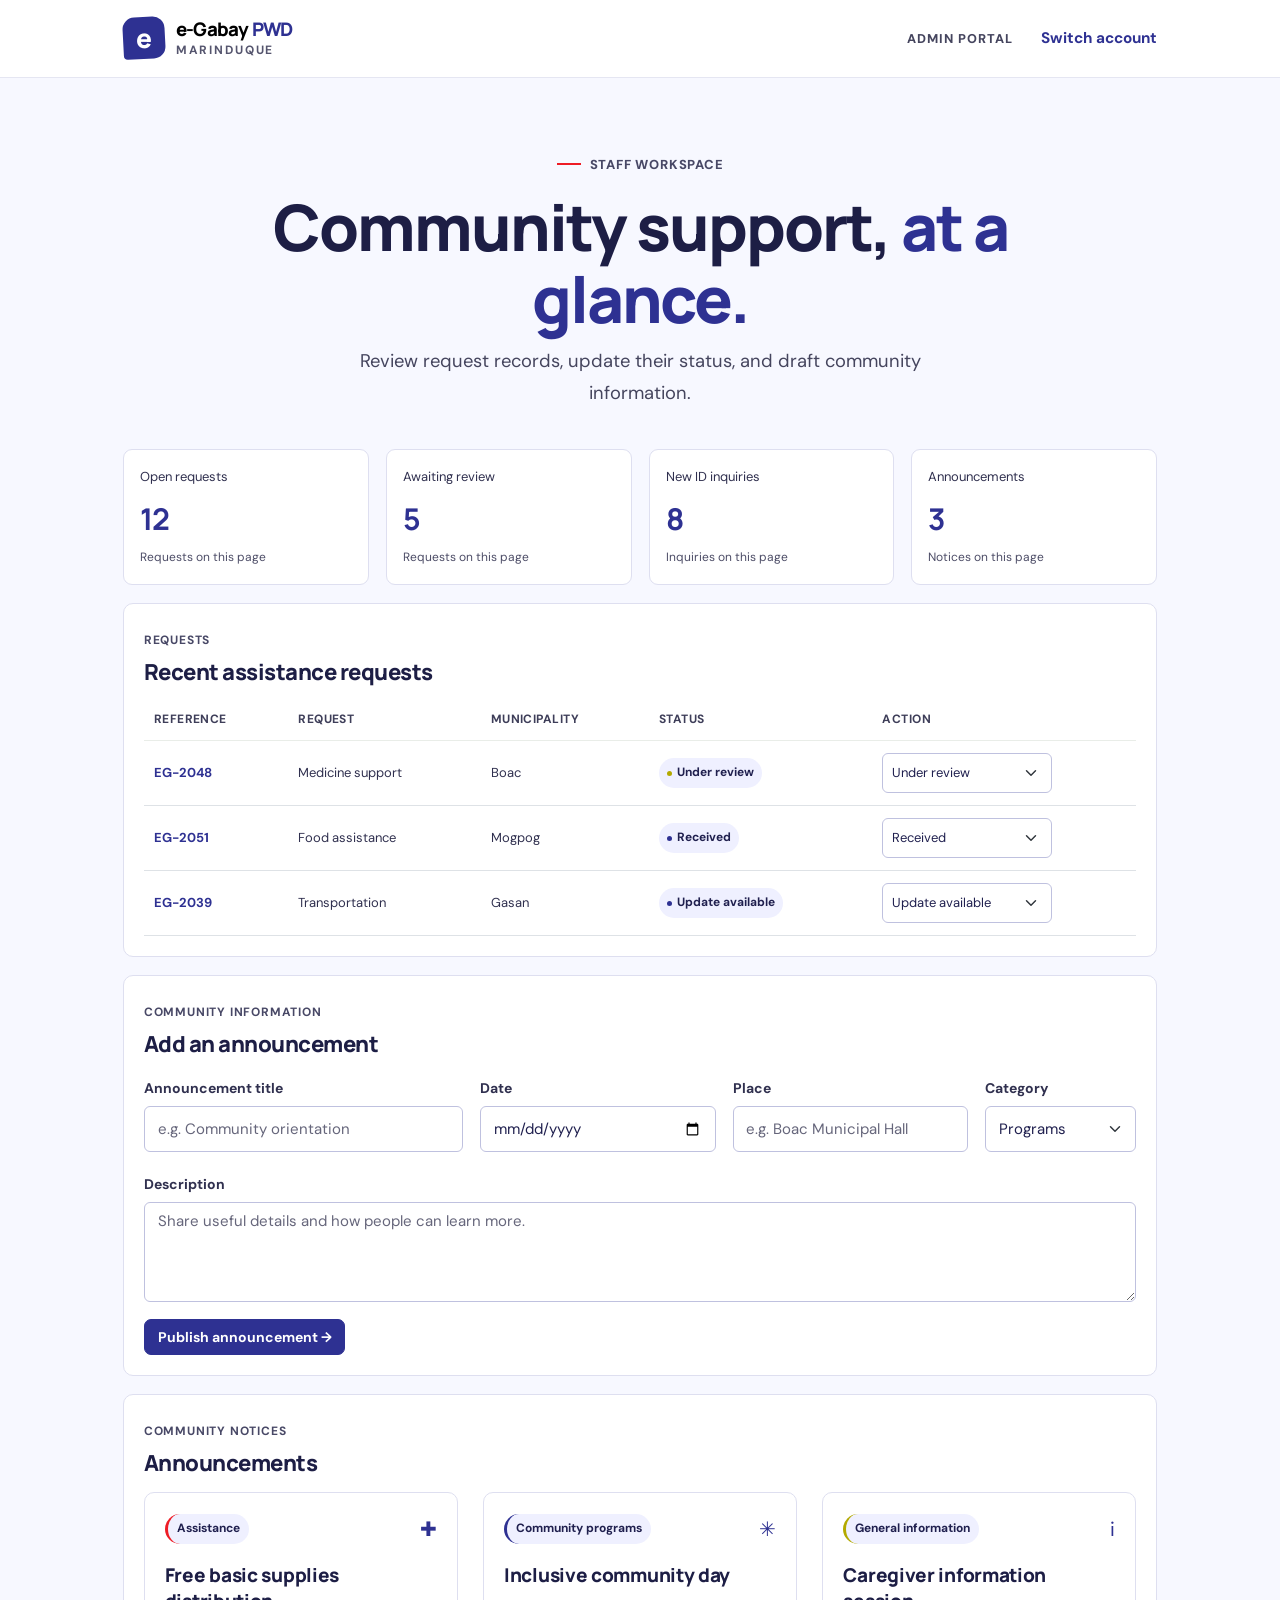
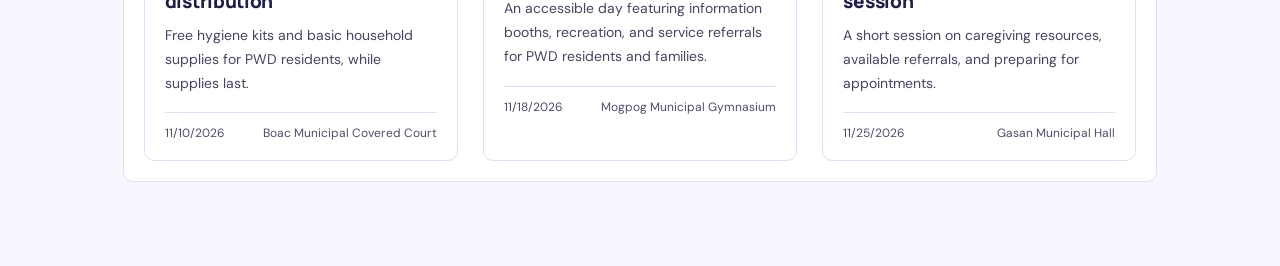
==== admin.html @ 27909a4b "Initial project upload" ====
<!doctype html>
<html lang="en">
<head>
  <meta charset="utf-8">
  <meta name="viewport" content="width=device-width, initial-scale=1">
  <meta name="theme-color" content="#2E3192">
  <meta name="description" content="Admin dashboard for Marinduque.">
  <title>Admin portal — e-Gabay Marinduque</title>
  <link rel="preconnect" href="https://fonts.googleapis.com">
  <link rel="preconnect" href="https://fonts.gstatic.com" crossorigin>
  <link href="https://fonts.googleapis.com/css2?family=DM+Sans:wght@400;500;600;700&family=Manrope:wght@400;500;600;700;800&display=swap" rel="stylesheet">
  <link href="https://cdn.jsdelivr.net/npm/bootstrap@5.3.3/dist/css/bootstrap.min.css" rel="stylesheet">
  <link href="styles.css" rel="stylesheet">
</head>
<body class="portal-page staff-page">
  <a class="skip-link" href="#main-content">Skip to main content</a>
  <header class="site-header">
    <nav class="navbar" aria-label="Main navigation">
      <div class="container">
        <a class="navbar-brand brand-lockup" href="index.html" aria-label="e-Gabay PWD home">
          <span class="brand-mark" aria-hidden="true"><span>e</span></span>
          <span class="brand-text">e-Gabay <span>PWD</span><small>MARINDUQUE</small></span>
        </a>
        <div class="portal-nav-links"><span class="portal-role-label">ADMIN PORTAL</span><a href="login.html">Switch account</a></div>
      </div>
    </nav>
  </header>
  <main id="main-content" class="portal-main container">
    <section class="portal-hero staff-hero">
      <div class="eyebrow"><span class="eyebrow-line"></span> Staff workspace</div>
      <h1>Community support, <span>at a glance.</span></h1>
      <p class="portal-intro">Review request records, update their status, and draft community information.</p>
     
    </section>
    <section class="staff-dashboard-section" id="admin-dashboard" aria-label="Staff dashboard">
      <div class="admin-stats row g-3">
        <div class="col-6 col-lg-3"><div class="stat-card"><span>Open requests</span><strong id="open-count">12</strong><small>Requests on this page</small></div></div>
        <div class="col-6 col-lg-3"><div class="stat-card"><span>Awaiting review</span><strong>5</strong><small>Requests on this page</small></div></div>
        <div class="col-6 col-lg-3"><div class="stat-card"><span>New ID inquiries</span><strong>8</strong><small>Inquiries on this page</small></div></div>
        <div class="col-6 col-lg-3"><div class="stat-card"><span>Announcements</span><strong id="notice-count">0</strong><small>Notices on this page</small></div></div>
      </div>
      <div class="admin-panel">
        <div class="admin-panel-heading"><div><span class="card-kicker">REQUESTS</span><h2>Recent assistance requests</h2></div></div>
        <div class="table-responsive"><table class="table align-middle admin-table"><thead><tr><th scope="col">Reference</th><th scope="col">Request</th><th scope="col">Municipality</th><th scope="col">Status</th><th scope="col">Action</th></tr></thead><tbody id="admin-requests">
          <tr data-id="EG-2048"><td><strong>EG-2048</strong></td><td>Medicine support</td><td>Boac</td><td><span class="status-badge status-review"><i></i> Under review</span></td><td><select class="form-select form-select-sm status-select" aria-label="Update status for EG-2048"><option>Received</option><option selected>Under review</option><option>Update available</option><option>Closed</option></select></td></tr>
          <tr data-id="EG-2051"><td><strong>EG-2051</strong></td><td>Food assistance</td><td>Mogpog</td><td><span class="status-badge status-received"><i></i> Received</span></td><td><select class="form-select form-select-sm status-select" aria-label="Update status for EG-2051"><option selected>Received</option><option>Under review</option><option>Update available</option><option>Closed</option></select></td></tr>
          <tr data-id="EG-2039"><td><strong>EG-2039</strong></td><td>Transportation</td><td>Gasan</td><td><span class="status-badge status-update"><i></i> Update available</span></td><td><select class="form-select form-select-sm status-select" aria-label="Update status for EG-2039"><option>Received</option><option>Under review</option><option selected>Update available</option><option>Closed</option></select></td></tr>
        </tbody></table></div>
        
      </div>
      <div class="admin-feedback" id="admin-feedback" role="status" aria-live="polite"></div>
      <div class="status-confirm-backdrop" id="status-confirm-modal" hidden>
        <section class="status-confirm-dialog" role="dialog" aria-modal="true" aria-labelledby="status-confirm-title" aria-describedby="status-confirm-message">
          <span class="card-kicker">CONFIRM STATUS UPDATE</span>
          <h2 id="status-confirm-title">Update request status?</h2>
          <p id="status-confirm-message"></p>
          <div class="status-confirm-actions">
            <button class="btn btn-outline-primary" id="status-confirm-cancel" type="button">Cancel</button>
            <button class="btn btn-primary" id="status-confirm-apply" type="button">Confirm update</button>
          </div>
        </section>
      </div>
      <div class="admin-panel announcement-editor">
        <div class="admin-panel-heading"><div><span class="card-kicker">COMMUNITY INFORMATION</span><h2>Add an announcement</h2></div></div>
        <form id="announcement-form" novalidate>
          <div class="row g-3">
            <div class="col-md-4"><label class="form-label" for="announcement-title">Announcement title</label><input class="form-control" id="announcement-title" name="title" maxlength="100" required placeholder="e.g. Community orientation"></div>
            <div class="col-md-3"><label class="form-label" for="announcement-date">Date</label><input class="form-control" id="announcement-date" name="date" type="date" required></div>
            <div class="col-md-3"><label class="form-label" for="announcement-location">Place</label><input class="form-control" id="announcement-location" name="location" maxlength="80" required placeholder="e.g. Boac Municipal Hall"></div>
            <div class="col-md-2"><label class="form-label" for="announcement-category">Category</label><select class="form-select" id="announcement-category" name="category" required><option value="programs">Programs</option><option value="assistance">Assistance</option><option value="general">General</option></select></div>
            <div class="col-12"><label class="form-label" for="announcement-details">Description</label><textarea class="form-control" id="announcement-details" name="details" rows="3" maxlength="600" required placeholder="Share useful details and how people can learn more."></textarea></div>
            <div class="col-12"><button class="btn btn-primary" type="submit">Publish announcement <span aria-hidden="true">→</span></button></div>
          </div>
        </form>
        <div class="form-feedback" id="announcement-feedback" role="status" aria-live="polite"></div>
      </div>
      <div class="admin-panel">
        <div class="admin-panel-heading"><div><span class="card-kicker">COMMUNITY NOTICES</span><h2>Announcements</h2></div></div>
        <div class="row g-4" id="announcement-list" aria-live="polite" aria-label="Announcements"></div>
        <p class="announcement-empty admin-footnote" id="announcement-empty">No announcements have been added yet.</p>
      </div>
    </section>
    
  <script src="app.js"></script>
</body>
</html>
---- styles.css ----
:root {
  --ink: #1d1e45;
  --muted: #4d4f67;
  --green: #2E3192;
  --green-dark: #20256e;
  --green-pale: #eff0ff;
  --paper: #ffffff;
  --white: #FFFFFF;
  --line: #dedff0;
  --coral: #EE1C25;
  --blue: #2E3192;
  --red: #EE1C25;
  --yellow: #FEF200;
  --font-display: "Manrope", sans-serif;
  --font-body: "DM Sans", sans-serif;
}

* { box-sizing: border-box; }
html { scroll-behavior: smooth; scroll-padding-top: 85px; font-size: 17px; }
body {
  margin: 0;
  color: var(--ink);
  background: var(--white);
  font-family: var(--font-body);
  font-size: 1.02rem;
  line-height: 1.7;
  -webkit-font-smoothing: antialiased;
}
a { color: inherit; }
button, input, select, textarea { font: inherit; }
.skip-link { position: absolute; z-index: 20; top: -50px; left: 16px; padding: 10px 14px; background: var(--white); border-radius: 0 0 8px 8px; color: var(--ink); }
.skip-link:focus { top: 0; }
.portal-notice {
  min-height: 38px;
  display: flex;
  justify-content: center;
  align-items: center;
  gap: 8px;
  padding: 8px 16px;
  color: var(--ink);
  background: var(--white);
  border-bottom: 1px solid var(--line);
  font-size: 0.72rem;
  letter-spacing: .02em;
  text-align: center;
}
.portal-notice strong {
  font-size: 0.67rem;
  letter-spacing: .08em;
  color: var(--blue);
}
.notice-dot { width: 9px; height: 9px; border-radius: 50%; background: var(--red); }
.site-header { position: sticky; z-index: 10; top: 0; background: rgba(255,255,255,.96); border-bottom: 1px solid rgba(46,49,146,.12); backdrop-filter: blur(12px); }
.navbar { min-height: 82px; padding: 12px 0; }
.brand-lockup { display: inline-flex; align-items: center; gap: 11px; text-decoration: none; flex-shrink: 0; }
.brand-mark { width: 42px; height: 42px; display: grid; place-items: center; border-radius: 12px 12px 12px 4px; background: var(--blue); color: var(--white); font-family: var(--font-display); font-size: 1.55rem; font-weight: 800; transform: rotate(-3deg); }
.brand-mark span { transform: rotate(3deg); }
.brand-text { display: flex; position: relative; flex-wrap: wrap; align-items: baseline; column-gap: 4px; width: 124px; font-family: var(--font-display); font-size: 1.1rem; font-weight: 800; line-height: 1; letter-spacing: -.7px; }
.brand-text > span { color: var(--blue); }
.brand-text small { flex-basis: 100%; margin-top: 5px; color: var(--muted); font-family: var(--font-body); font-size: 0.48rem; font-weight: 700; letter-spacing: 1.85px; }
.navbar-nav { gap: 29px; }
.navbar-nav .nav-link { padding: 10px 0 !important; color: var(--muted); font-size: 0.9rem; font-weight: 700; transition: color .2s ease; }
.navbar-nav .nav-link:hover, .navbar-nav .nav-link.active { color: var(--blue); }
.header-actions { display: flex; align-items: center; gap: 10px; }
.role-select { width: 145px; border-color: #dfe2f8; border-radius: 7px; color: var(--ink); font-size: 0.75rem; }
.btn { border-radius: 7px; font-size: 0.84rem; font-weight: 700; }
.btn-primary { --bs-btn-bg: var(--blue); --bs-btn-border-color: var(--blue); --bs-btn-hover-bg: var(--green-dark); --bs-btn-hover-border-color: var(--green-dark); --bs-btn-active-bg: var(--green-dark); --bs-btn-active-border-color: var(--green-dark); }
.btn-outline-primary { --bs-btn-color: var(--blue); --bs-btn-border-color: #dfe2f8; --bs-btn-hover-bg: var(--blue); --bs-btn-hover-border-color: var(--blue); }
.header-cta { padding: 11px 16px; }
.header-cta span, .hero-actions .btn span, .request-card .btn span { margin-left: 8px; }
.navbar-toggler { border: 0; padding: 5px; }
.hero-section { overflow: hidden; background: linear-gradient(180deg, #ffffff 0%, #f7f8ff 100%); }
.hero-grid { min-height: 430px; display: grid; grid-template-columns: 1fr 1fr; align-items: center; gap: 45px; padding-top: 45px; padding-bottom: 40px; }
.hero-copy { position: relative; z-index: 1; padding: 3px 0 0 8px; }
.eyebrow { display: flex; align-items: center; gap: 9px; color: var(--blue); font-size: 0.72rem; font-weight: 800; letter-spacing: .12em; text-transform: uppercase; }
.eyebrow-line { width: 24px; height: 2px; display: inline-block; background: var(--red); }
h1, h2, h3, p { margin-top: 0; }
h1, h2, h3 { font-family: var(--font-display); color: var(--ink); font-weight: 800; letter-spacing: -1.5px; }
h1 { max-width: 500px; margin: 20px 0 14px; font-size: clamp(2.8rem, 4vw, 4.25rem); line-height: 1.06; letter-spacing: -3px; }
h1 span, h2 span { color: var(--blue); }
.hero-lead { max-width: 430px; margin-bottom: 23px; color: var(--muted); font-size: 1.12rem; line-height: 1.8; }
.hero-actions { display: flex; align-items: center; gap: 22px; }
.hero-actions .btn { padding: 14px 20px; font-size: 0.82rem; }
.text-link { padding: 4px 0; border: 0; background: none; color: var(--blue); font-size: 0.85rem; font-weight: 800; text-decoration: none; }
.text-link:hover { color: var(--green-dark); }
.hero-note { display: flex; align-items: center; gap: 8px; margin-top: 29px; color: var(--muted); font-size: 0.8rem; font-weight: 600; }
.note-icon { color: var(--red); font-size: 1rem; }
.hero-art { position: relative; height: 345px; overflow: hidden; border-radius: 44% 44% 12px 12px; background: #e7eee6; }
.art-sun { position: absolute; width: 188px; height: 188px; top: 38px; right: 76px; border-radius: 50%; background: #f3d9b8; }
.art-ground { position: absolute; right: -24px; bottom: -84px; left: -24px; height: 187px; border-radius: 50% 50% 0 0; background: #b5c8ae; }
.art-person { position: absolute; z-index: 2; bottom: 76px; width: 90px; height: 175px; }
.person-left { left: 20%; transform: rotate(-3deg); }
.person-right { right: 14%; bottom: 76px; transform: rotate(4deg); }
.person-head { position: absolute; z-index: 2; top: 0; left: 27px; width: 35px; height: 41px; border-radius: 45% 45% 47% 47%; background: #bc7959; }
.person-left .person-head { background: #a9684e; }
.person-body { position: absolute; top: 38px; left: 12px; width: 65px; height: 89px; border-radius: 25px 24px 12px 12px; background: #dc8d70; }
.person-left .person-body { background: #e9b873; }
.person-leg { position: absolute; top: 116px; width: 20px; height: 58px; border-radius: 0 0 8px 8px; background: #37594c; }
.person-leg.one { left: 21px; transform: rotate(5deg); }
.person-leg.two { left: 48px; transform: rotate(-6deg); }
.art-wheel { position: absolute; z-index: 3; bottom: 48px; left: 40%; width: 150px; height: 160px; }
.wheel-ring { position: absolute; bottom: 0; left: 11px; width: 120px; height: 120px; border: 6px solid #51685d; border-radius: 50%; }
.wheel-seat { position: absolute; bottom: 81px; left: 27px; width: 71px; height: 8px; border-radius: 5px; background: #51685d; }
.wheel-back { position: absolute; bottom: 71px; left: 25px; width: 8px; height: 54px; border-radius: 5px; background: #51685d; transform: rotate(-8deg); }
.wheel-person-head { position: absolute; z-index: 2; bottom: 115px; left: 70px; width: 33px; height: 38px; border-radius: 50%; background: #85503f; }
.wheel-person-body { position: absolute; z-index: 2; bottom: 70px; left: 66px; width: 38px; height: 58px; border-radius: 20px 20px 8px 8px; background: #528e7a; transform: rotate(-9deg); }
.wheel-spoke { position: absolute; z-index: 1; bottom: 4px; left: 69px; width: 2px; height: 108px; background: #9caca0; transform-origin: bottom; }
.wheel-spoke.s2 { transform: rotate(45deg); }.wheel-spoke.s3 { transform: rotate(90deg); }.wheel-spoke.s4 { transform: rotate(135deg); }
.art-plant { position: absolute; z-index: 2; bottom: 42px; width: 45px; height: 73px; }
.plant-left { left: 5%; }.plant-right { right: 5%; transform: scale(.8); }
.art-plant::after { position: absolute; bottom: 0; left: 22px; width: 2px; height: 66px; background: #6a8e70; content: ""; }
.art-plant i { position: absolute; z-index: 1; width: 22px; height: 12px; border-radius: 100% 0 100% 0; background: #718f68; transform: rotate(-20deg); }
.art-plant i:nth-child(1) { top: 17px; left: 3px; }.art-plant i:nth-child(2) { top: 29px; left: 20px; transform: scaleX(-1) rotate(-20deg); }.art-plant i:nth-child(3) { top: 41px; left: 1px; }.art-plant i:nth-child(4) { top: 5px; left: 21px; transform: scaleX(-1) rotate(-20deg); }
.floating-note { position: absolute; z-index: 4; right: 13px; bottom: 22px; display: flex; align-items: center; gap: 10px; padding: 11px 15px 11px 11px; border-radius: 10px; background: #fff; box-shadow: 0 9px 28px #445d4e19; }
.floating-note strong, .floating-note small { display: block; }.floating-note strong { font-size: 10px; }.floating-note small { margin-top: 4px; color: var(--muted); font-size: 9px; }
.floating-check { width: 29px; height: 29px; display: grid; place-items: center; border-radius: 50%; background: #e5f1e8; color: var(--green); font-weight: 700; }
.art-sparkle { position: absolute; z-index: 3; color: #d68d6e; }.sparkle-one { top: 42px; left: 15%; font-size: 19px; }.sparkle-two { top: 89px; right: 15%; color: #829377; font-size: 19px; }
.quick-links { position: relative; z-index: 2; display: grid; grid-template-columns: repeat(3, 1fr); margin-top: 0; padding-bottom: 25px; }
.quick-link { min-height: 78px; display: flex; align-items: center; gap: 12px; padding: 15px 19px; border: 1px solid #eaeee8; border-right: 0; background: #fff; text-decoration: none; transition: background .2s ease, transform .2s ease; }
.quick-link:first-child { border-radius: 9px 0 0 9px; }.quick-link:last-child { border-right: 1px solid #eaeee8; border-radius: 0 9px 9px 0; }
.quick-link:hover { z-index: 1; background: #fbfdfb; transform: translateY(-2px); }
.quick-icon { width: 37px; height: 37px; display: grid; place-items: center; flex-shrink: 0; border-radius: 10px; font-size: 19px; }.quick-icon.peach { background: #fcf0e9; color: #c6785d; }.quick-icon.green { background: #eaf2eb; color: #4c8066; }.quick-icon.lilac { background: #f0eef6; color: #7f729c; }
.quick-link strong, .quick-link small { display: block; }.quick-link strong { font-size: 11px; }.quick-link small { margin-top: 4px; color: #829087; font-size: 9px; }
.quick-arrow { margin-left: auto; color: #9aaa9f; font-size: 14px; }
.section-pad { padding: 79px 0; }
.services-section { background: #fff; }
.section-heading { display: flex; align-items: end; justify-content: space-between; gap: 30px; margin-bottom: 32px; }
.section-heading h2, .admin-header h2 { margin: 11px 0 0; font-size: clamp(27px, 3vw, 36px); letter-spacing: -1.6px; }
.section-heading > p { max-width: 335px; margin-bottom: 3px; color: #77857d; font-size: 12px; line-height: 1.8; }
.info-card, .process-card, .request-card, .tracking-card { height: 100%; padding: 25px 27px; border: 1px solid var(--line); border-radius: 11px; background: #fff; }
.requirements-card { background: #fafbf8; }
.card-title-row { display: flex; align-items: flex-start; justify-content: space-between; margin-bottom: 19px; }
.card-kicker { color: #87948b; font-size: 9px; font-weight: 700; letter-spacing: 1px; }
.card-title-row h3, .process-card h3, .admin-panel h3 { margin: 5px 0 0; font-size: 19px; letter-spacing: -.6px; }
.card-icon { width: 36px; height: 36px; display: grid; place-items: center; border-radius: 10px; background: #e8f2ea; color: var(--green); font-size: 16px; }
.card-icon.peach-bg { background: #fbefe8; color: #bc7258; }.card-icon.lilac-bg { background: #efedf5; color: #776a95; }
.check-list { display: grid; gap: 17px; margin: 0; padding: 0; list-style: none; }
.check-list li { display: flex; gap: 11px; }.check-list li > span { width: 19px; height: 19px; display: grid; place-items: center; flex: 0 0 auto; border-radius: 50%; background: #e7f1e8; color: #518368; font-size: 10px; }
.check-list strong, .check-list small, .step-list strong, .step-list small { display: block; }.check-list strong, .step-list strong { font-size: 11px; }.check-list small, .step-list small { margin-top: 4px; color: #79867f; font-size: 10px; line-height: 1.55; }
.fine-print { margin: 17px 0 0; color: #87938c; font-size: 9px; line-height: 1.6; }
.process-card { color: white; border-color: #2d7057; background: #2d7057; }
.process-card .card-kicker { color: #c3dace; }.process-card h3 { margin: 7px 0 18px; color: white; font-size: 19px; }
.step-list { display: grid; gap: 17px; margin: 0 0 21px; padding: 0; list-style: none; }
.step-list li { display: flex; align-items: flex-start; gap: 12px; }.step-number { color: #c2d7ca; font-family: var(--font-display); font-size: 11px; font-weight: 700; }
.step-list strong { color: #fff; }.step-list small { color: #d1e1d7; }.process-card .btn { border-color: #dcebe1; background: #fff; color: var(--green-dark); }
.process-card .fine-print { color: #d1e1d7; }
.updates-section { background: var(--paper); }
.updates-toolbar { display: flex; align-items: center; justify-content: space-between; margin: -5px 0 18px; }
.filter-pills { display: flex; gap: 6px; }.filter-pill { padding: 7px 12px; border: 1px solid transparent; border-radius: 30px; background: transparent; color: #6d7a72; font-size: 10px; font-weight: 600; }.filter-pill:hover { border-color: #dfe7df; }.filter-pill.active { border-color: #dce8dd; background: white; color: var(--green); }
.updates-label { color: #849087; font-size: 9px; }.updates-label span { margin-right: 5px; color: #d29147; font-size: 8px; }
.update-card { height: 100%; padding: 20px 20px 16px; border: 1px solid #eaeee8; border-radius: 10px; background: #fff; transition: transform .2s ease, box-shadow .2s ease; }.update-card:hover { transform: translateY(-3px); box-shadow: 0 9px 22px #24372c0b; }
.update-card-top { display: flex; align-items: center; justify-content: space-between; margin-bottom: 16px; }.update-category { padding: 5px 9px; border-radius: 20px; font-size: 9px; font-weight: 700; }.update-category.coral { background: #fbefeb; color: #a85e49; }.update-category.gold { background: #f8f3e7; color: #8d7442; }.update-category.sage { background: #eaf2ea; color: #4d7759; }.update-icon { color: #829284; font-size: 17px; }
.update-card h3 { margin: 0 0 9px; font-size: 15px; letter-spacing: -.35px; }.update-card p { min-height: 57px; margin: 0 0 17px; color: #76847b; font-size: 10px; line-height: 1.75; }
.update-meta { display: flex; justify-content: space-between; gap: 10px; padding-top: 11px; border-top: 1px solid #edf0ec; color: #97a198; font-size: 9px; }
.notice-strip { display: flex; align-items: flex-start; gap: 10px; margin-top: 20px; padding: 13px 15px; border: 1px solid #edebdf; border-radius: 8px; background: #fbfaf6; }.notice-symbol { width: 17px; height: 17px; display: grid; place-items: center; flex-shrink: 0; border-radius: 50%; background: #f1eee1; color: #917f56; font-family: var(--font-display); font-size: 11px; font-weight: 700; }.notice-strip p { margin: 0; color: #7d8277; font-size: 10px; line-height: 1.7; }.notice-strip strong { color: #62685d; }
.assistance-section { background: #fff; }.assistance-heading { margin-bottom: 27px; }
.request-card, .tracking-card { padding: 24px 25px; }
.request-card .card-title-row, .tracking-card .card-title-row { margin-bottom: 16px; }
.form-label { margin-bottom: 6px; color: #506057; font-size: 10px; font-weight: 700; }.optional { color: #9aa39d; font-weight: 400; }
.form-control, .form-select { min-height: 39px; border-color: #e5eae5; border-radius: 6px; color: #30453b; font-size: 11px; box-shadow: none !important; }.form-control::placeholder { color: #a4aea7; }.form-control:focus, .form-select:focus { border-color: #80a58f; }
.form-control.is-invalid, .form-select.is-invalid { border-color: #c45d54; }
.form-consent { display: flex; align-items: flex-start; gap: 8px; }.form-consent .form-check-input { margin-top: 2px; flex-shrink: 0; }.form-consent .form-check-label { color: #7c887f; font-size: 9px; line-height: 1.6; }
.form-check-input:checked { border-color: var(--green); background-color: var(--green); }.request-card .btn { padding: 10px 13px; }.form-privacy { margin-left: 10px; color: #929d95; font-size: 9px; }
.form-feedback { min-height: 0; color: #35704d; font-size: 10px; font-weight: 600; }.form-feedback:not(:empty) { margin-top: 12px; padding: 10px 12px; border-radius: 7px; background: #edf5ee; }
.tracking-intro { margin: -3px 0 13px; color: #77847c; font-size: 10px; }.tracking-form { display: flex; gap: 8px; }.tracking-form .form-control { flex: 1; }.tracking-form .btn { min-width: 78px; background: #344840; font-size: 10px; }.tracking-help { display: block; margin-top: 7px; color: #929d95; font-size: 9px; }
.tracking-result { margin-top: 19px; padding: 15px 14px 12px; border: 1px solid #edf0ec; border-radius: 8px; background: #fbfcfa; }
.tracked-request { display: flex; justify-content: space-between; align-items: center; gap: 12px; }.request-ref, .request-type { display: block; }.request-ref { color: #344b3f; font-size: 10px; font-weight: 700; }.request-type { margin-top: 3px; color: #879189; font-size: 9px; }
.status-badge { display: inline-flex; align-items: center; gap: 5px; white-space: nowrap; padding: 5px 8px; border-radius: 20px; background: #f5f1e7; color: #877346; font-size: 8px; font-weight: 700; }.status-badge i { width: 5px; height: 5px; border-radius: 50%; background: currentColor; }.status-received { background: #edf1f4; color: #637b89; }.status-update { background: #eaf2eb; color: #537858; }.status-closed { background: #f1eeee; color: #777274; }
.request-progress { display: grid; grid-template-columns: repeat(4,1fr); gap: 5px; margin-top: 15px; }.request-progress span { height: 3px; border-radius: 4px; background: #e8ece7; }.request-progress .progress-done { background: #78a68b; }.tracking-step-labels { display: flex; justify-content: space-between; margin-top: 6px; color: #929b93; font-size: 7px; }
.status-explanation { margin: 12px 0 0; color: #77847c; font-size: 9px; line-height: 1.6; }.tracker-empty { margin-top: 15px; padding: 12px; border-radius: 7px; background: #fbf4ee; color: #865c48; font-size: 10px; line-height: 1.6; }
.admin-entry { display: flex; align-items: center; gap: 11px; margin-top: 14px; padding: 13px 15px; border: 1px solid #edf0ec; border-radius: 9px; background: #fafbf9; }.admin-entry-icon { width: 28px; height: 28px; display: grid; place-items: center; border-radius: 8px; background: #eef0f4; color: #6c7484; }.admin-entry strong, .admin-entry small { display: block; }.admin-entry strong { font-size: 10px; }.admin-entry small { margin-top: 3px; color: #88938c; font-size: 9px; }.admin-entry .text-link { margin-left: auto; white-space: nowrap; font-size: 10px; }
.disclaimer { display: flex; gap: 13px; margin-top: 23px; padding: 13px 15px; border-left: 2px solid #d6bd89; background: #fbfaf6; color: #81857a; font-size: 9px; line-height: 1.65; }.disclaimer strong { flex-shrink: 0; color: #62685d; }
.admin-section { padding: 68px 0 72px; background: #f5f7f4; }.admin-header { display: flex; align-items: flex-end; justify-content: space-between; gap: 20px; margin-bottom: 26px; }.admin-header h2 { margin-top: 11px; }.admin-header p { max-width: 500px; margin: 10px 0 0; color: #758279; font-size: 11px; line-height: 1.7; }.connection-status { padding: 7px 10px; border: 1px solid #e8e2d2; border-radius: 20px; background: #faf8f1; color: #877b5c; font-size: 8px; font-weight: 700; letter-spacing: .6px; white-space: nowrap; }
.stat-card { min-height: 111px; padding: 16px; border: 1px solid #e9ede8; border-radius: 9px; background: white; }.stat-card > span, .stat-card small { display: block; color: #7b8880; font-size: 9px; }.stat-card strong { display: block; margin: 7px 0 4px; font-family: var(--font-display); font-size: 25px; letter-spacing: -1px; }.stat-card small { color: #9aa39c; font-size: 8px; }
.admin-panel { margin-top: 20px; padding: 20px; border: 1px solid #e9ede8; border-radius: 10px; background: white; }.admin-panel-heading { display: flex; justify-content: space-between; align-items: center; gap: 14px; margin-bottom: 14px; }.admin-panel h3 { font-size: 17px; }.admin-table { margin-bottom: 0; font-size: 10px; }.admin-table thead th { padding: 10px; border-bottom-color: #e9ede8; color: #87928a; font-size: 8px; font-weight: 700; text-transform: uppercase; letter-spacing: .45px; }.admin-table tbody td { padding: 12px 10px; color: #617068; }.admin-table tbody td strong { color: #35493f; }.status-select { min-width: 142px; max-width: 170px; min-height: 32px; font-size: 9px; }.admin-footnote { margin: 12px 0 0; color: #929c94; font-size: 9px; }.admin-feedback:not(:empty) { margin-top: 12px; padding: 10px; border-radius: 7px; background: #edf5ee; color: #35704d; font-size: 10px; }
.site-footer { padding: 27px 0 15px; border-top: 1px solid #edf0ec; background: #fff; }.footer-main { display: flex; align-items: center; gap: 24px; }.footer-brand .brand-mark { width: 33px; height: 33px; font-size: 21px; }.footer-brand .brand-text { font-size: 15px; }.footer-main p { margin: 0; color: #849087; font-size: 10px; }.back-top { margin-left: auto; color: var(--green); font-size: 10px; font-weight: 700; text-decoration: none; }.footer-bottom { display: flex; justify-content: space-between; margin-top: 19px; padding-top: 13px; border-top: 1px solid #eff1ee; color: #9ba49d; font-size: 8px; }
.guide-modal { border: 0; border-radius: 12px; }.guide-modal .modal-header { padding: 23px 24px 11px; border: 0; }.guide-modal .modal-title { margin: 7px 0 0; font-family: var(--font-display); font-size: 21px; font-weight: 700; letter-spacing: -.8px; }.guide-modal .modal-body { padding: 9px 24px; color: #758279; font-size: 11px; line-height: 1.7; }.modal-checklist { display: grid; gap: 8px; padding-left: 19px; color: #53645a; }.modal-callout { padding: 10px 12px; border-radius: 7px; background: #f3f6f1; color: #64746a; font-size: 10px; }.guide-modal .modal-footer { padding: 13px 24px 21px; border: 0; }
.id-application-form { margin-top: 15px; padding-top: 14px; border-top: 1px solid #edf0ec; }.id-application-form .form-control[type="file"] { padding: 7px; }
.document-upload-section { padding-top: 8px; }
.document-upload-heading { margin: 0 0 6px; color: var(--ink); font: 800 1.1rem/1.35 var(--font-display); }
.document-upload-note { margin: 0 0 16px; padding: 10px 12px; border-radius: 7px; background: #fffde0; color: #30304a; font-size: .85rem; line-height: 1.6; }
.document-field .form-text { display: block; margin-top: 6px; }
[hidden] { display: none !important; }

@media (min-width: 1200px) { .container { max-width: 1060px; } }
@media (max-width: 991.98px) {
  .navbar-nav { gap: 12px; padding-top: 12px; }.header-actions { padding: 8px 0 11px; }
  .hero-grid { gap: 25px; min-height: 380px; }.hero-art { height: 310px; }
  .section-pad { padding: 65px 0; }
}
@media (max-width: 767.98px) {
  .portal-notice { font-size: 9px; }.navbar { min-height: 67px; }.hero-grid { grid-template-columns: 1fr; gap: 25px; padding-top: 45px; }.hero-copy { padding-left: 0; }h1 { max-width: 410px; font-size: 47px; }.hero-lead { max-width: 430px; }.hero-art { width: min(100%, 480px); height: 300px; margin: 0 auto; }.quick-links { grid-template-columns: 1fr; padding-bottom: 20px; }.quick-link { min-height: 69px; border: 1px solid #eaeee8; border-bottom: 0; }.quick-link:first-child { border-radius: 9px 9px 0 0; }.quick-link:last-child { border: 1px solid #eaeee8; border-radius: 0 0 9px 9px; }.section-pad { padding: 55px 0; }.section-heading { display: block; }.section-heading > p { max-width: 470px; margin: 12px 0 0; }.info-card, .process-card { padding: 23px; }.update-card p { min-height: 0; }.admin-section { padding: 52px 0; }
}
@media (max-width: 575.98px) {
  .portal-notice { gap: 5px; font-size: 8px; }.portal-notice strong { font-size: 8px; }.brand-mark { width: 34px; height: 34px; }.brand-text { font-size: 15px; }.hero-grid { padding-top: 35px; }.eyebrow { font-size: 9px; }h1 { margin-top: 17px; font-size: 43px; }.hero-actions { gap: 14px; }.hero-actions .btn { padding: 12px; font-size: 10px; }.hero-actions .text-link { font-size: 10px; }.hero-art { height: 270px; }.art-person { transform: scale(.88); transform-origin: bottom center; }.person-left { left: 12%; }.person-right { right: 8%; }.art-wheel { left: 34%; transform: scale(.88); transform-origin: bottom left; }.floating-note { right: 8px; bottom: 15px; padding: 9px; }.floating-note strong { font-size: 8px; }.floating-note small { font-size: 8px; }.section-heading h2 { font-size: 29px; }.updates-toolbar { align-items: flex-start; gap: 10px; }.filter-pills { gap: 0; }.filter-pill { padding: 7px 8px; font-size: 9px; }.updates-label { padding-top: 9px; font-size: 8px; white-space: nowrap; }.request-card, .tracking-card { padding: 19px; }.form-privacy { display: block; margin: 8px 0 0; }.admin-entry { flex-wrap: wrap; }.admin-entry .text-link { margin-left: 39px; }.disclaimer { display: block; }.disclaimer strong { display: block; margin-bottom: 4px; }.admin-header { display: block; }.connection-status { display: inline-block; margin-top: 13px; }.admin-panel { padding: 14px; }.admin-panel-heading { align-items: flex-start; }.admin-panel-heading .btn { white-space: nowrap; font-size: 9px; }.footer-main { flex-wrap: wrap; gap: 13px; }.footer-main p { order: 3; flex-basis: 100%; }.footer-bottom { gap: 8px; font-size: 7px; }.footer-bottom span:last-child { text-align: right; }.tracked-request { align-items: flex-start; }.status-badge { font-size: 7px; }
}
@media (prefers-reduced-motion: reduce) {
  *, *::before, *::after { scroll-behavior: auto !important; animation-duration: .01ms !important; animation-iteration-count: 1 !important; transition-duration: .01ms !important; }
}

/* Accessible type scale and shared national-color palette */
body { color: var(--ink); background: var(--white); font-size: 17px; line-height: 1.65; }
p { line-height: 1.7; }
.portal-notice { color: #20204f; background: #f0f1ff; font-size: 14px; }
.portal-notice strong { color: var(--blue); font-size: 13px; }
.notice-dot { background: var(--yellow); box-shadow: 0 0 0 2px var(--blue); }
.brand-mark { background: var(--blue); }
.brand-text > span, .navbar-nav .nav-link:hover, .navbar-nav .nav-link.active, .text-link, .text-link:hover, .back-top { color: var(--blue); }
.brand-text small { color: #55556e; font-size: 12px; }
.navbar-nav .nav-link { color: #3e3e5b; font-size: 15px; }
.role-select { width: 160px; color: var(--ink); font-size: 14px; }
.btn { font-size: 14px; }
.btn-primary { --bs-btn-color: #fff; --bs-btn-bg: var(--blue); --bs-btn-border-color: var(--blue); --bs-btn-hover-bg: var(--green-dark); --bs-btn-hover-border-color: var(--green-dark); --bs-btn-active-bg: var(--green-dark); --bs-btn-active-border-color: var(--green-dark); }
.btn-outline-primary { --bs-btn-color: var(--blue); --bs-btn-border-color: var(--blue); --bs-btn-hover-bg: var(--blue); --bs-btn-hover-border-color: var(--blue); --bs-btn-hover-color: #fff; }
.btn-dark, .tracking-form .btn { --bs-btn-bg: #20204f; --bs-btn-border-color: #20204f; --bs-btn-hover-bg: #14143b; --bs-btn-hover-border-color: #14143b; }
.hero-section { background: #f7f7fc; }
.eyebrow { color: #484866; font-size: 13px; letter-spacing: .8px; }
.eyebrow-line { height: 2px; background: var(--red); }
h1 { line-height: 1.12; }
h1 span, h2 span { color: var(--blue); }
.hero-lead { color: #45455e; font-size: 18px; line-height: 1.75; }
.hero-actions .btn { font-size: 15px; }
.text-link { font-size: 15px; }
.hero-note { color: #45455e; font-size: 14px; }
.note-icon { color: var(--red); }
.hero-art { background: #eceeff; }
.art-sun { background: var(--yellow); }
.art-ground { background: #d6d8f2; }
.person-left .person-body, .person-body { background: var(--blue); }
.person-left .person-body { background: var(--red); }
.person-leg { background: #25254c; }
.wheel-ring, .wheel-seat, .wheel-back { border-color: var(--blue); background: var(--blue); }
.wheel-spoke { background: #7779bd; }
.wheel-person-body { background: var(--blue); }
.art-plant::after, .art-plant i { background: var(--blue); }
.floating-note strong { font-size: 13px; }
.floating-note small { color: #45455e; font-size: 12px; }
.floating-check { background: var(--yellow); color: #20204f; }
.art-sparkle { color: var(--red); }
.sparkle-two { color: var(--blue); }
.quick-link { border-color: #dedff0; background: #fff; }
.quick-link:hover { background: #f6f6ff; }
.quick-icon.peach, .quick-icon.green, .quick-icon.lilac { background: #eff0ff; color: var(--blue); }
.quick-icon.green { background: #fffbd1; color: #20204f; }
.quick-link strong { font-size: 14px; }
.quick-link small { color: #55556d; font-size: 12px; }
.quick-arrow { color: var(--blue); font-size: 16px; }
.services-section, .assistance-section { background: #fff; }
.section-heading h2, .admin-header h2 { font-size: clamp(32px, 3.4vw, 42px); line-height: 1.2; letter-spacing: -1.3px; }
.section-heading > p { color: #45455e; font-size: 15px; line-height: 1.75; }
.info-card, .process-card, .request-card, .tracking-card { border-color: #dedff0; }
.requirements-card { background: #f8f8ff; }
.card-kicker { color: #484866; font-size: 12px; letter-spacing: .8px; }
.card-title-row h3, .process-card h3, .admin-panel h3 { font-size: 23px; line-height: 1.3; }
.card-icon { background: #eff0ff; color: var(--blue); font-size: 18px; }
.card-icon.peach-bg, .card-icon.lilac-bg { background: #eff0ff; color: var(--blue); }
.check-list li > span { background: var(--yellow); color: #20204f; font-size: 12px; }
.check-list strong, .step-list strong { font-size: 15px; line-height: 1.45; }
.check-list small, .step-list small { color: #45455e; font-size: 14px; line-height: 1.65; }
.fine-print { color: #4d4d67; font-size: 12px; line-height: 1.7; }
.process-card { color: #fff; border-color: var(--blue); background: var(--blue); }
.process-card .card-kicker { color: #fff; }
.process-card h3, .step-list strong { color: #fff; }
.step-list small, .process-card .fine-print { color: #f1f1ff; }
.step-number { color: var(--yellow); font-size: 14px; }
.process-card .btn { border-color: var(--yellow); background: var(--yellow); color: #20204f; }
.process-card .btn:hover { border-color: #e6db00; background: #e6db00; color: #20204f; }
.updates-section { background: #f7f7fc; }
.filter-pill { color: #3e3e5b; font-size: 13px; }
.filter-pill:hover, .filter-pill.active { border-color: var(--blue); background: #fff; color: var(--blue); }
.updates-label { color: #41415c; font-size: 12px; }
.updates-label span { color: var(--red); font-size: 10px; }
.update-card { border-color: #dedff0; }
.update-category { font-size: 12px; }
.update-category.coral, .update-category.gold, .update-category.sage { background: #eff0ff; color: #20204f; }
.update-category.coral { border-left: 3px solid var(--red); }
.update-category.gold { border-left: 3px solid #b3a900; }
.update-category.sage { border-left: 3px solid var(--blue); }
.update-icon { color: var(--blue); font-size: 20px; }
.update-card h3 { font-size: 19px; line-height: 1.4; letter-spacing: -.3px; }
.update-card p { color: #45455e; font-size: 14px; line-height: 1.7; }
.update-meta { border-color: #dedff0; color: #4d4d67; font-size: 12px; }
.notice-strip { border-color: #e9e38c; background: #fffde0; }
.notice-symbol { background: var(--yellow); color: #20204f; font-size: 13px; }
.notice-strip p { color: #30304a; font-size: 13px; line-height: 1.7; }
.notice-strip strong { color: #20204f; }
.form-label { color: #30304f; font-size: 14px; }
.form-control, .form-select { min-height: 46px; border-color: #bfc1df; color: #20204f; font-size: 15px; }
textarea.form-control { min-height: 100px; }
.form-control::placeholder { color: #66667b; opacity: 1; }
.form-control:focus, .form-select:focus { border-color: var(--blue); box-shadow: 0 0 0 .2rem #2e319233 !important; }
.form-control.is-invalid, .form-select.is-invalid { border-color: var(--red); }
.form-consent .form-check-input { width: 1.15em; height: 1.15em; border-color: #55556e; }
.form-consent .form-check-label { color: #3e3e59; font-size: 13px; line-height: 1.6; }
.form-check-input:checked { border-color: var(--blue); background-color: var(--blue); }
.form-privacy, .tracking-help { color: #4d4d67; font-size: 12px; line-height: 1.6; }
.form-feedback { font-size: 13px; line-height: 1.6; }
.form-feedback:not(:empty), .admin-feedback:not(:empty) { color: #20204f; background: #eff0ff; }
.tracking-intro { color: #45455e; font-size: 14px; }
.tracking-form .btn { font-size: 14px; }
.tracking-result { border-color: #dedff0; background: #f8f8ff; }
.request-ref { color: #20204f; font-size: 13px; }
.request-type { color: #4d4d67; font-size: 12px; }
.status-badge { font-size: 12px; }
.status-review, .status-received, .status-update, .status-closed { background: #eff0ff; color: #20204f; }
.status-badge i { background: var(--blue); }
.status-update i { background: var(--blue); }
.status-review i { background: #b3a900; }
.status-closed i { background: var(--red); }
.tracking-step-labels { color: #45455e; font-size: 12px; }
.request-progress span { background: #dfe0ef; }
.request-progress .progress-done { background: var(--blue); }
.status-explanation { color: #3e3e59; font-size: 12px; line-height: 1.7; }
.tracker-empty { background: #fffde0; color: #30304a; font-size: 13px; }
.admin-entry { border-color: #dedff0; background: #f8f8ff; }
.admin-entry-icon { background: #eff0ff; color: var(--blue); }
.admin-entry strong { font-size: 13px; }
.admin-entry small { color: #4d4d67; font-size: 12px; }
.admin-entry .text-link { font-size: 13px; }
.disclaimer { border-left-color: var(--red); background: #fff5f5; color: #30304a; font-size: 12px; line-height: 1.7; }
.disclaimer strong { color: #20204f; }
.admin-section { background: #f7f7fc; }
.admin-header p { color: #45455e; font-size: 14px; }
.connection-status { border-color: var(--red); background: #fff; color: #20204f; font-size: 12px; }
.stat-card, .admin-panel { border-color: #dedff0; }
.stat-card > span { color: #30304f; font-size: 13px; }
.stat-card strong { color: var(--blue); font-size: 30px; }
.stat-card small { color: #4d4d67; font-size: 12px; }
.admin-table { font-size: 13px; }
.admin-table thead th { color: #3e3e59; font-size: 12px; }
.admin-table tbody td { color: #30304f; font-size: 13px; }
.admin-table tbody td strong { color: var(--blue); }
.status-select { min-height: 40px; font-size: 13px; }
.admin-footnote { color: #45455e; font-size: 12px; line-height: 1.7; }
.site-footer { border-color: #dedff0; background: #fff; }
.footer-main p { color: #45455e; font-size: 13px; }
.back-top { font-size: 13px; }
.footer-bottom { border-color: #dedff0; color: #45455e; font-size: 12px; }
.guide-modal .modal-title { font-size: 25px; line-height: 1.3; }
.guide-modal .modal-body { color: #30304f; font-size: 14px; line-height: 1.7; }
.modal-checklist { color: #30304f; }
.modal-callout { background: #fffde0; color: #30304a; font-size: 13px; }
.id-application-form .form-control[type="file"] { min-height: 48px; }
.skip-link:focus-visible, a:focus-visible, button:focus-visible, select:focus-visible, input:focus-visible, textarea:focus-visible { outline: 3px solid var(--red); outline-offset: 3px; }

@media (max-width: 767.98px) {
  .section-heading > p { font-size: 15px; }
  .hero-lead { font-size: 17px; }
}
@media (max-width: 575.98px) {
  .portal-notice { font-size: 12px; }
  .portal-notice strong { font-size: 12px; }
  .navbar-nav .nav-link { font-size: 15px; }
  .hero-actions .btn, .hero-actions .text-link { font-size: 13px; }
  .updates-toolbar { align-items: center; flex-wrap: wrap; }
  .filter-pill { font-size: 12px; }
  .updates-label { font-size: 12px; }
  .admin-panel-heading .btn { font-size: 12px; }
  .footer-bottom { font-size: 12px; }
}
.request-card, .tracking-card { height: auto; }
@media (min-width: 992px) and (max-width: 1199.98px) {
  .navbar-nav { gap: 16px; }
  .navbar-nav .nav-link { font-size: 13px; }
  .role-select { width: 145px; }
  .header-actions { gap: 8px; }
  .header-cta { padding-right: 11px; padding-left: 11px; }
}

.auth-link { white-space: nowrap; }
.portal-page { min-height: 100vh; background: #f7f8ff; }
.portal-page .navbar { min-height: 76px; }
.portal-main { padding-top: clamp(36px, 7vw, 76px); padding-bottom: 64px; }
.portal-hero { max-width: 760px; margin: 0 auto 34px; text-align: center; }
.portal-hero .eyebrow { justify-content: center; }
.portal-hero h1, .auth-card h1 { margin: 16px 0 12px; font-size: clamp(2.4rem, 5vw, 3.8rem); line-height: 1.12; letter-spacing: -2px; }
.portal-hero h1 { max-width: 760px; margin-right: auto; margin-left: auto; text-align: center; }
.portal-hero h1 span, .auth-card h1 span { color: var(--blue); }
.portal-intro { max-width: 620px; margin: 0 auto 24px; color: #45455e; font-size: 1.08rem; line-height: 1.7; }
.caregiver-patient-name { margin: -8px auto 24px; color: var(--blue); font-weight: 700; }
.portal-nav-links { display: flex; align-items: center; gap: clamp(12px, 2.5vw, 28px); }
.portal-nav-links a { color: var(--blue); font-size: .9rem; font-weight: 700; text-decoration: none; }
.portal-nav-links a:hover { color: var(--red); }
.portal-section-links { display: flex; align-items: center; gap: clamp(10px, 1.5vw, 18px); }
.portal-nav-links .portal-section-links a { white-space: nowrap; font-size: .82rem; }
.portal-role-label { color: #45455e; font-size: .75rem; font-weight: 800; letter-spacing: .08em; }
.notification-center { position: relative; }
.notification-toggle { position: relative; display: inline-flex; align-items: center; gap: 7px; padding: 8px 10px; border: 0; border-radius: 8px; background: transparent; color: var(--blue); font: inherit; font-size: .85rem; font-weight: 700; }
.notification-toggle:focus-visible { outline: 2px solid var(--blue); outline-offset: 3px; }
.notification-toggle svg { width: 18px; height: 18px; fill: none; stroke: currentColor; stroke-linecap: round; stroke-linejoin: round; stroke-width: 1.8; }
.notification-count { min-width: 19px; padding: 2px 5px; border-radius: 20px; background: var(--red); color: #fff; font-size: .7rem; line-height: 1.3; text-align: center; }
.notification-panel { position: absolute; z-index: 20; top: calc(100% + 10px); right: 0; width: min(360px, calc(100vw - 32px)); max-height: min(440px, calc(100vh - 110px)); overflow-y: auto; padding: 16px; border: 1px solid var(--line); border-radius: 12px; background: var(--white); box-shadow: 0 12px 36px #20204f24; }
.notification-panel-heading { display: flex; align-items: center; justify-content: space-between; gap: 12px; margin-bottom: 10px; }
.notification-panel-heading h2 { margin: 0; color: var(--ink); font: 800 1.1rem/1.35 var(--font-display); }
.notification-close { width: 32px; height: 32px; border: 0; border-radius: 6px; background: #eff0ff; color: var(--ink); font-size: 1.35rem; line-height: 1; }
.notification-feedback:empty { display: none; }
.notification-feedback { margin: 0 0 8px; color: #a41920; font-size: .8rem; }
.notification-items { display: grid; gap: 8px; }
.notification-item { padding: 11px 12px; border: 1px solid var(--line); border-radius: 8px; background: #fff; }
.notification-item.is-unread { border-left: 3px solid var(--blue); background: #f7f7ff; }
.notification-item p { margin: 0 0 5px; color: var(--ink); font-size: .85rem; line-height: 1.5; }
.notification-item time { color: #686880; font-size: .72rem; }
.notification-empty { margin: 0; padding: 12px; color: #686880; font-size: .85rem; }
.portal-actions-grid { display: grid; grid-template-columns: repeat(3, minmax(0, 1fr)); gap: 20px; }
.portal-card { padding: 26px; border: 1px solid var(--line); border-radius: 12px; background: var(--white); box-shadow: 0 8px 26px #2e31920b; }
.portal-card-icon { width: 42px; height: 42px; display: grid; place-items: center; margin-bottom: 18px; border-radius: 12px; background: #eff0ff; color: var(--blue); font-size: 1.35rem; }
.portal-card h2, .staff-dashboard-link h2 { margin: 0 0 10px; font-size: 1.28rem; line-height: 1.35; letter-spacing: -.5px; }
.portal-card p, .staff-dashboard-link p { margin: 0 0 16px; color: #45455e; font-size: .95rem; line-height: 1.7; }
.portal-card .text-link { font-size: .9rem; }
.portal-disclaimer { max-width: 850px; margin: 24px auto 0; padding: 14px 18px; border-left: 4px solid var(--red); border-radius: 5px; background: #fff; color: #35364f; font-size: .86rem; line-height: 1.6; }
.auth-card { width: min(100%, 520px); margin: 0 auto; padding: clamp(24px, 5vw, 42px); }
.auth-card .eyebrow { justify-content: center; }
.auth-card h1, .auth-card > .portal-intro { text-align: center; }
.auth-card h1 { font-size: clamp(2.1rem, 5vw, 3rem); }
.auth-tabs { display: grid; grid-template-columns: 1fr 1fr; gap: 6px; margin: 24px 0; padding: 5px; border-radius: 9px; background: #eff0ff; }
.auth-tab { padding: 10px; border: 0; border-radius: 7px; background: transparent; color: #45455e; font: inherit; font-weight: 700; }
.auth-tab.active { background: var(--white); color: var(--blue); box-shadow: 0 2px 8px #2e319214; }
.auth-notice { margin-bottom: 18px; padding: 12px 14px; border-radius: 7px; background: #fffde0; color: #30304a; font-size: .82rem; line-height: 1.6; }
.auth-feedback { min-height: 0; margin: 12px 0 0; color: #a41920; font-size: .88rem; }
.auth-feedback:empty { display: none; }
.staff-hero { margin: 0 auto 28px; text-align: center; }
.staff-hero .eyebrow { justify-content: center; }
.staff-hero .portal-intro { margin-right: auto; margin-left: auto; }
.connection-status { display: inline-block; padding: 8px 12px; border: 1px solid var(--red); border-radius: 6px; background: var(--white); color: var(--ink); font-size: .78rem; font-weight: 800; letter-spacing: .04em; }
.staff-preview-grid { display: grid; grid-template-columns: repeat(4, minmax(0, 1fr)); gap: 16px; }
.staff-stat { display: grid; gap: 5px; padding: 20px; }
.staff-stat > span { color: #30304f; font-size: .88rem; font-weight: 700; }
.staff-stat strong { color: var(--blue); font: 800 2rem/1.2 var(--font-display); }
.staff-stat small { color: #4d4d67; font-size: .78rem; }
.staff-dashboard-link { display: flex; align-items: center; justify-content: space-between; gap: 24px; margin-top: 20px; }
.staff-dashboard-link p { margin-bottom: 0; }
.staff-dashboard-link .btn { flex: 0 0 auto; }
.role-content-section { padding-top: 20px; padding-bottom: 32px; }
.role-content-section .section-heading { align-items: flex-end; }
.role-content-section .info-card, .role-content-section .process-card, .role-content-section .request-card, .role-content-section .tracking-card { height: 100%; }
.assistance-section > .section-heading, .assistance-section > .row { max-width: 960px; margin-right: auto; margin-left: auto; }
.assistance-section > .row > .col-lg-8 { flex: 0 0 100%; max-width: 100%; padding-right: 0; padding-left: 0; }
.tracker-section .tracking-card { max-width: 960px; margin: 0 auto; }
.role-actions-grid { display: grid; grid-template-columns: repeat(2, minmax(0, 1fr)); gap: 20px; }
.role-form-card h2 { font-size: 1.35rem; }
.role-form-card > p { color: #45455e; font-size: .9rem; line-height: 1.65; }
.id-application-page { max-width: 960px; margin: 0 auto; padding: clamp(24px, 4vw, 42px); }
.portal-page .request-card, .portal-page .tracker-section .tracking-card { padding: clamp(24px, 4vw, 42px); }
.id-application-form { margin-top: 20px; padding-top: 20px; }
.id-application-form .form-label, .request-card form .form-label { margin-bottom: 8px; color: var(--ink); font-size: 1rem; font-weight: 700; }
.id-application-form .form-control:not([type="file"]), .id-application-form .form-select,
.request-card form .form-control, .request-card form .form-select {
  min-height: 52px;
  padding: 11px 14px;
  border-color: #cfd2e7;
  border-radius: 8px;
  color: var(--ink);
  font-size: 1rem;
}
.id-application-form .form-control[type="file"] {
  min-height: 58px;
  padding: 10px;
  border-color: #cfd2e7;
  border-radius: 8px;
  color: #45455e;
  font-size: .95rem;
}
.id-application-form .form-control[type="file"]::file-selector-button {
  margin: -4px 12px -4px -4px;
  padding: 9px 13px;
  border: 0;
  border-radius: 6px;
  background: #eff0ff;
  color: var(--blue);
  font: inherit;
  font-weight: 700;
}
.id-application-form .form-check-input, .request-card form .form-check-input { width: 1.25rem; height: 1.25rem; margin-top: .15rem; }
.id-application-form .form-check-label, .request-card form .form-check-label { padding-left: 5px; font-size: .95rem; line-height: 1.6; }
.id-application-form .document-upload-section { padding-top: 14px; }
.id-application-form .document-upload-heading { margin-bottom: 14px; font-size: 1.3rem; }
.id-application-form .document-field { margin-bottom: 4px; }
.id-application-form .form-text { font-size: .88rem; }
.id-application-form .btn, .request-card form .btn { min-height: 48px; padding: 11px 20px; font-size: .95rem; }
.role-form-card .form-consent { margin-top: 2px; }
.role-form-card .tracking-result { background: #f8f8ff; }
.context-note { margin: 0 0 16px; padding: 11px 13px; border-left: 3px solid var(--blue); border-radius: 5px; background: #eff0ff; color: #30304f; font-size: .85rem; line-height: 1.6; }
.staff-dashboard-section { padding: 12px 0 20px; }
.staff-dashboard-section .admin-panel { margin-top: 18px; }
.staff-dashboard-section .admin-panel-heading h2 { margin: 5px 0 0; color: var(--ink); font: 800 1.3rem/1.35 var(--font-display); letter-spacing: -.5px; }
.staff-dashboard-section .announcement-card { display: flex; }
.staff-dashboard-section .update-card { width: 100%; }
.staff-dashboard-section .status-select { min-width: 150px; }
.status-confirm-backdrop { position: fixed; z-index: 1050; inset: 0; display: grid; place-items: center; padding: 20px; background: rgba(25, 27, 55, .55); }
.status-confirm-dialog { width: min(100%, 440px); padding: 28px; border: 1px solid var(--line); border-radius: 14px; background: var(--white); box-shadow: 0 20px 60px #17183340; }
.status-confirm-dialog h2 { margin: 8px 0 10px; color: var(--ink); font: 800 1.4rem/1.3 var(--font-display); }
.status-confirm-dialog p { margin: 0; color: #45455e; line-height: 1.6; }
.status-confirm-actions { display: flex; justify-content: flex-end; gap: 10px; margin-top: 24px; }
.announcement-editor-note { margin: 0 0 16px; }
.announcement-empty { margin: 14px 0 0; color: #4d4d67; font-size: .9rem; }
.user-announcement .update-card p { overflow-wrap: anywhere; }
.intro-page { min-height: 100vh; background: var(--white); }
.intro-login { white-space: nowrap; }
.intro-main { overflow: hidden; }
.intro-hero { padding: clamp(62px, 10vw, 118px) 0 clamp(58px, 8vw, 94px); background: linear-gradient(180deg, #fff 0%, #f7f8ff 100%); text-align: center; }
.intro-hero-content { max-width: 860px; }
.intro-hero .eyebrow { justify-content: center; }
.intro-hero h1 { max-width: none; margin: 20px 0 18px; font-size: clamp(2.8rem, 6vw, 5rem); line-height: 1.08; letter-spacing: -3px; }
.intro-hero h1 span, .intro-purpose h2 span { color: var(--blue); }
.intro-lead { max-width: 740px; margin: 0 auto 28px; color: var(--muted); font-size: clamp(1.05rem, 2vw, 1.25rem); line-height: 1.75; }
.intro-purpose { display: grid; grid-template-columns: minmax(0, 1.5fr) minmax(260px, .7fr); align-items: center; gap: clamp(30px, 7vw, 100px); padding-top: 72px; padding-bottom: 72px; }
.intro-purpose h2 { max-width: 650px; margin: 14px 0; font-size: clamp(2rem, 4vw, 3rem); line-height: 1.2; letter-spacing: -1.5px; }
.intro-purpose-copy > p { max-width: 660px; margin: 0 0 12px; color: #45455e; font-size: 1rem; line-height: 1.75; }
.intro-purpose-image { display: block; width: 100%; max-width: 440px; justify-self: center; }
.intro-note { display: flex; align-items: flex-start; gap: 12px; padding: 20px; border: 1px solid #e9e38c; border-radius: 10px; background: #fffde0; }
.intro-note-mark { width: 26px; height: 26px; display: grid; place-items: center; flex: 0 0 auto; border-radius: 50%; background: var(--yellow); color: var(--ink); font-weight: 800; }
.intro-note p { margin: 0; color: #30304a; font-size: .9rem; line-height: 1.65; }
.intro-portals { padding: 72px 0 80px; background: #f7f7fc; }
.intro-portals .section-heading { align-items: flex-end; }
.intro-role-grid { display: grid; grid-template-columns: repeat(3, minmax(0, 1fr)); gap: 20px; }
.intro-role-card { min-height: 250px; display: flex; flex-direction: column; align-items: flex-start; padding: 26px; border: 1px solid var(--line); border-radius: 12px; background: var(--white); color: inherit; text-decoration: none; transition: transform .2s ease, box-shadow .2s ease, border-color .2s ease; }
.intro-role-card:hover { transform: translateY(-3px); border-color: #bfc1df; box-shadow: 0 10px 28px #2e319214; }
.intro-role-card .portal-card-icon { margin-bottom: 16px; }
.intro-role-title { margin-bottom: 8px; color: var(--ink); font: 800 1.3rem/1.35 var(--font-display); }
.intro-role-description { color: #45455e; font-size: .92rem; line-height: 1.65; }
.intro-role-link { margin-top: auto; padding-top: 14px; color: var(--blue); font-size: .9rem; font-weight: 800; }
.intro-footer { margin-top: 0; }
@media (max-width: 767.98px) {
  .intro-purpose { grid-template-columns: 1fr; padding-top: 52px; padding-bottom: 52px; }
  .intro-role-grid { grid-template-columns: 1fr; }
  .intro-role-card { min-height: 0; }
}
@media (max-width: 767.98px) {
  .portal-actions-grid { grid-template-columns: 1fr; }
  .staff-preview-grid { grid-template-columns: repeat(2, minmax(0, 1fr)); }
  .staff-dashboard-link { align-items: flex-start; flex-direction: column; }
  .role-actions-grid { grid-template-columns: 1fr; }
}
@media (max-width: 575.98px) {
  .auth-link { font-size: 12px; }
  .portal-page .navbar .container { flex-wrap: wrap; gap: 8px; }
  .portal-nav-links { display: grid; grid-template-columns: minmax(0, 1fr) auto; align-items: center; width: 100%; gap: 8px; padding-bottom: 8px; }
  .portal-role-label { grid-column: 1 / -1; }
  .portal-section-links { display: grid; grid-column: 1 / -1; grid-template-columns: repeat(2, minmax(0, 1fr)); width: 100%; gap: 4px 12px; padding: 2px 0 6px; }
  .portal-nav-links .portal-section-links a { white-space: normal; font-size: .78rem; }
  .portal-nav-links > a { grid-column: 2; justify-self: end; }
  .staff-preview-grid { gap: 10px; }
  .staff-stat { padding: 15px; }
}
@media (min-width: 576px) and (max-width: 991.98px) {
  .portal-page .navbar .container { flex-wrap: wrap; gap: 8px; }
  .portal-nav-links { display: grid; flex: 1 1 100%; grid-template-columns: minmax(0, 1fr) auto; align-items: center; width: 100%; gap: 8px 12px; }
  .portal-role-label, .portal-section-links { grid-column: 1 / -1; }
  .portal-section-links { flex-wrap: wrap; justify-content: center; }
  .portal-nav-links > a { grid-column: 2; justify-self: end; }
}
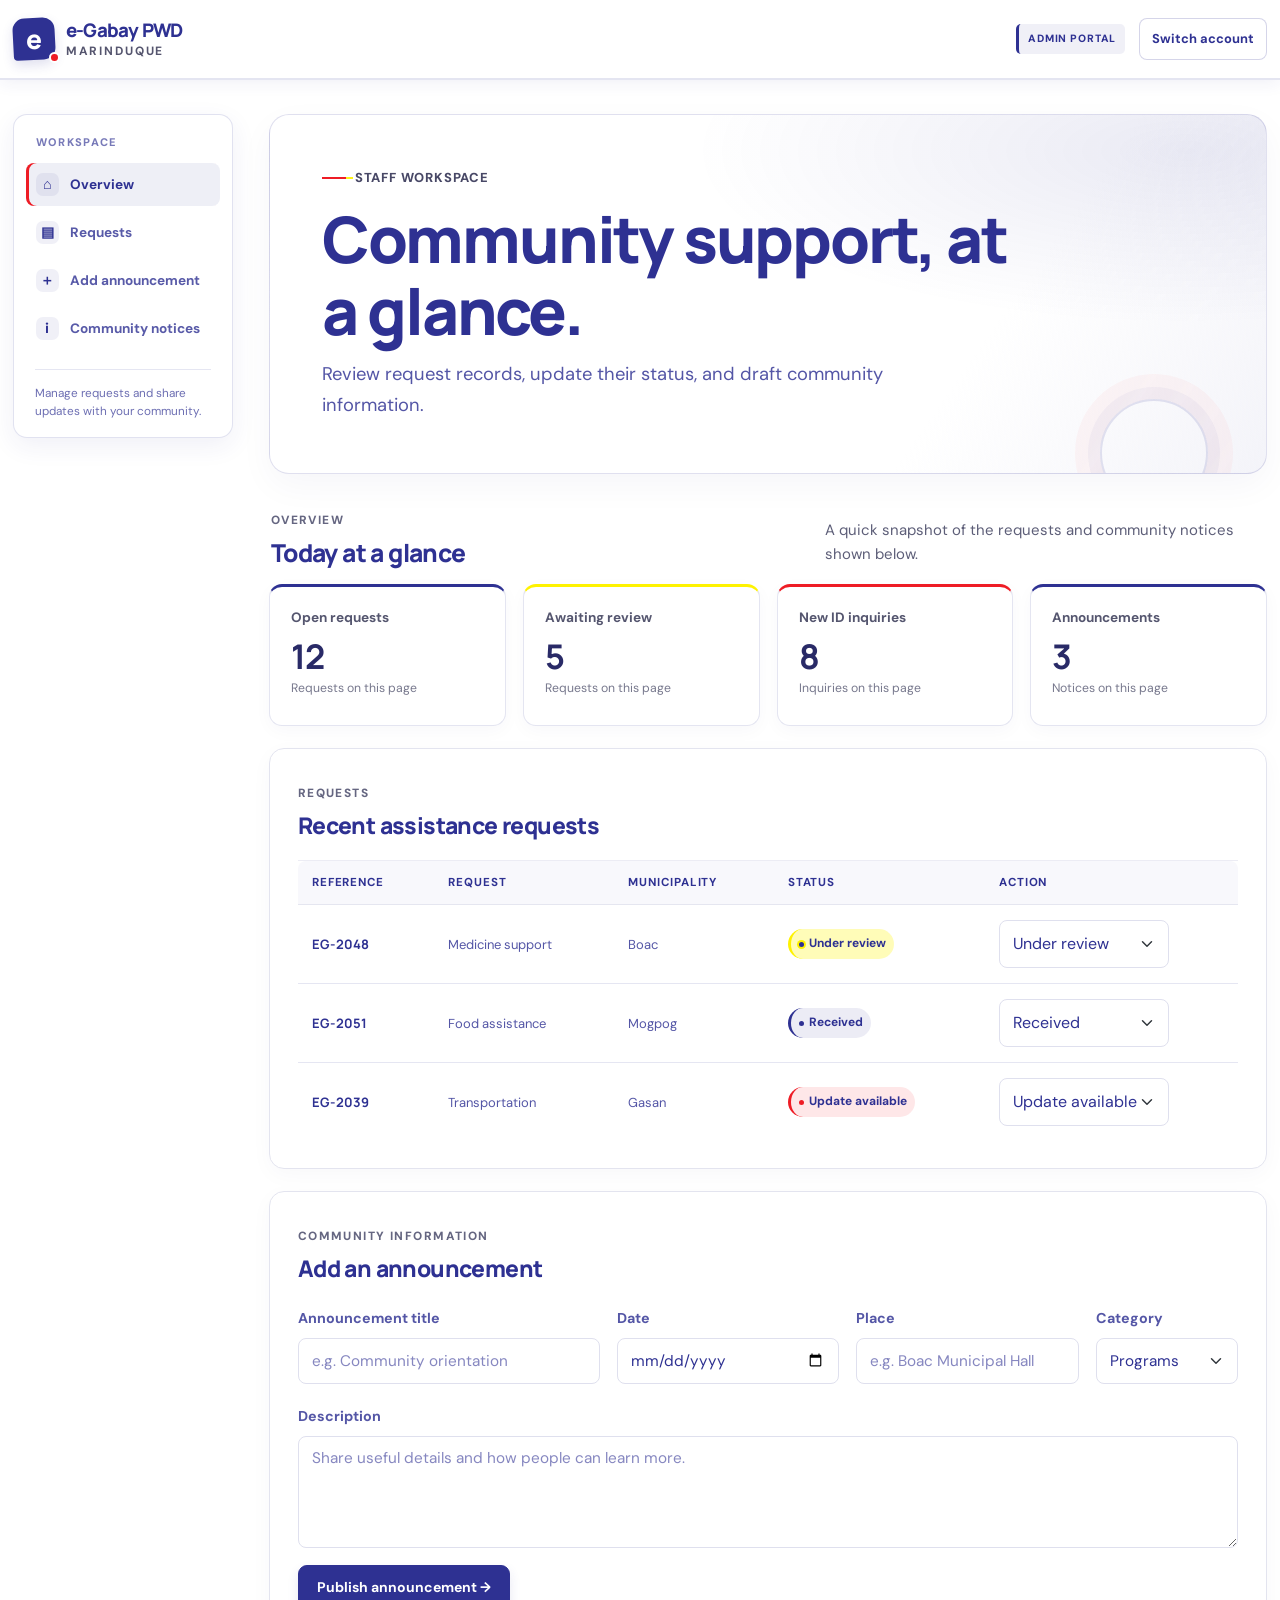
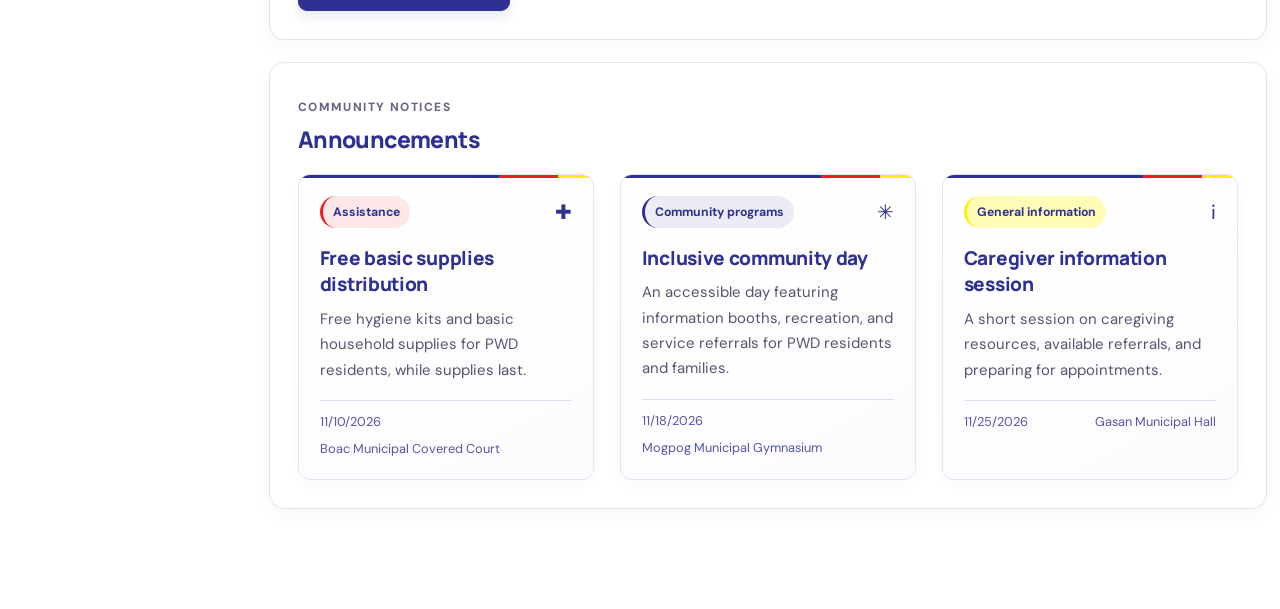
==== commit 2e127ff4: "Initial project upload" ====
--- a/admin.html
+++ b/admin.html
@@ -26,6 +26,17 @@
     </nav>
   </header>
   <main id="main-content" class="portal-main container">
+    <aside class="admin-sidebar" aria-label="Admin navigation">
+      <span class="admin-sidebar-label">WORKSPACE</span>
+      <nav>
+        <a class="admin-sidebar-link active" href="#admin-dashboard"><span aria-hidden="true">⌂</span> Overview</a>
+        <a class="admin-sidebar-link" href="#admin-requests-panel"><span aria-hidden="true">▤</span> Requests</a>
+        <a class="admin-sidebar-link" href="#announcement-editor-panel"><span aria-hidden="true">＋</span> Add announcement</a>
+        <a class="admin-sidebar-link" href="#admin-announcements"><span aria-hidden="true">i</span> Community notices</a>
+      </nav>
+      <p class="admin-sidebar-note">Manage requests and share updates with your community.</p>
+    </aside>
+    <div class="admin-content">
     <section class="portal-hero staff-hero">
       <div class="eyebrow"><span class="eyebrow-line"></span> Staff workspace</div>
       <h1>Community support, <span>at a glance.</span></h1>
@@ -33,15 +44,19 @@
      
     </section>
     <section class="staff-dashboard-section" id="admin-dashboard" aria-label="Staff dashboard">
+      <div class="dashboard-section-heading">
+        <div><span class="card-kicker">OVERVIEW</span><h2>Today at a glance</h2></div>
+        <p>A quick snapshot of the requests and community notices shown below.</p>
+      </div>
       <div class="admin-stats row g-3">
         <div class="col-6 col-lg-3"><div class="stat-card"><span>Open requests</span><strong id="open-count">12</strong><small>Requests on this page</small></div></div>
         <div class="col-6 col-lg-3"><div class="stat-card"><span>Awaiting review</span><strong>5</strong><small>Requests on this page</small></div></div>
         <div class="col-6 col-lg-3"><div class="stat-card"><span>New ID inquiries</span><strong>8</strong><small>Inquiries on this page</small></div></div>
         <div class="col-6 col-lg-3"><div class="stat-card"><span>Announcements</span><strong id="notice-count">0</strong><small>Notices on this page</small></div></div>
       </div>
-      <div class="admin-panel">
+      <div class="admin-panel" id="admin-requests-panel">
         <div class="admin-panel-heading"><div><span class="card-kicker">REQUESTS</span><h2>Recent assistance requests</h2></div></div>
-        <div class="table-responsive"><table class="table align-middle admin-table"><thead><tr><th scope="col">Reference</th><th scope="col">Request</th><th scope="col">Municipality</th><th scope="col">Status</th><th scope="col">Action</th></tr></thead><tbody id="admin-requests">
+        <div class="table-responsive"><table class="table align-middle admin-table"><caption class="visually-hidden">Recent assistance requests and their current status</caption><thead><tr><th scope="col">Reference</th><th scope="col">Request</th><th scope="col">Municipality</th><th scope="col">Status</th><th scope="col">Action</th></tr></thead><tbody id="admin-requests">
           <tr data-id="EG-2048"><td><strong>EG-2048</strong></td><td>Medicine support</td><td>Boac</td><td><span class="status-badge status-review"><i></i> Under review</span></td><td><select class="form-select form-select-sm status-select" aria-label="Update status for EG-2048"><option>Received</option><option selected>Under review</option><option>Update available</option><option>Closed</option></select></td></tr>
           <tr data-id="EG-2051"><td><strong>EG-2051</strong></td><td>Food assistance</td><td>Mogpog</td><td><span class="status-badge status-received"><i></i> Received</span></td><td><select class="form-select form-select-sm status-select" aria-label="Update status for EG-2051"><option selected>Received</option><option>Under review</option><option>Update available</option><option>Closed</option></select></td></tr>
           <tr data-id="EG-2039"><td><strong>EG-2039</strong></td><td>Transportation</td><td>Gasan</td><td><span class="status-badge status-update"><i></i> Update available</span></td><td><select class="form-select form-select-sm status-select" aria-label="Update status for EG-2039"><option>Received</option><option>Under review</option><option selected>Update available</option><option>Closed</option></select></td></tr>
@@ -60,7 +75,7 @@
           </div>
         </section>
       </div>
-      <div class="admin-panel announcement-editor">
+      <div class="admin-panel announcement-editor" id="announcement-editor-panel">
         <div class="admin-panel-heading"><div><span class="card-kicker">COMMUNITY INFORMATION</span><h2>Add an announcement</h2></div></div>
         <form id="announcement-form" novalidate>
           <div class="row g-3">
@@ -74,13 +89,25 @@
         </form>
         <div class="form-feedback" id="announcement-feedback" role="status" aria-live="polite"></div>
       </div>
-      <div class="admin-panel">
+      <div class="admin-panel" id="admin-announcements">
         <div class="admin-panel-heading"><div><span class="card-kicker">COMMUNITY NOTICES</span><h2>Announcements</h2></div></div>
         <div class="row g-4" id="announcement-list" aria-live="polite" aria-label="Announcements"></div>
         <p class="announcement-empty admin-footnote" id="announcement-empty">No announcements have been added yet.</p>
       </div>
     </section>
+    </div>
     
+  <div class="status-confirm-backdrop switch-account-backdrop" id="switch-account-modal" hidden>
+    <section class="status-confirm-dialog switch-account-dialog" role="dialog" aria-modal="true" aria-labelledby="switch-account-title" aria-describedby="switch-account-message">
+      <span class="card-kicker">ACCOUNT</span>
+      <h2 id="switch-account-title">Switch accounts?</h2>
+      <p id="switch-account-message">You’ll return to the sign-in page, where you can choose a different portal.</p>
+      <div class="status-confirm-actions">
+        <button class="btn btn-outline-primary" id="switch-account-cancel" type="button">Stay here</button>
+        <button class="btn btn-primary" id="switch-account-confirm" type="button">Continue</button>
+      </div>
+    </section>
+  </div>
   <script src="app.js"></script>
 </body>
 </html>
--- a/styles.css
+++ b/styles.css
@@ -549,3 +549,1199 @@
   .portal-section-links { flex-wrap: wrap; justify-content: center; }
   .portal-nav-links > a { grid-column: 2; justify-self: end; }
 }
+
+.staff-page { background: #f5f6fc; }
+.staff-page .site-header { border-bottom-color: #e4e5f1; }
+.staff-page .portal-main { max-width: 1240px; padding-top: clamp(28px, 5vw, 56px); }
+.staff-page .staff-hero {
+  max-width: none;
+  margin-bottom: 30px;
+  padding: clamp(26px, 5vw, 52px);
+  overflow: hidden;
+  border: 1px solid #e2e4f2;
+  border-radius: 20px;
+  background:
+    radial-gradient(ellipse at 92% 18%, #e9eaff 0, #e9eaff00 34%),
+    linear-gradient(120deg, #fff 0%, #fbfbff 65%, #f2f3ff 100%);
+  box-shadow: 0 12px 35px #25265d0a;
+  text-align: left;
+}
+.staff-page .staff-hero .eyebrow { justify-content: flex-start; }
+.staff-page .staff-hero h1 {
+  max-width: 720px;
+  margin: 15px 0 12px;
+  font-size: clamp(2.35rem, 5vw, 3.8rem);
+  line-height: 1.12;
+  letter-spacing: -2.2px;
+  text-align: left;
+}
+.staff-page .staff-hero .portal-intro { max-width: 590px; margin: 0; }
+.staff-dashboard-section { padding: 0 0 18px; }
+.dashboard-section-heading {
+  display: flex;
+  align-items: flex-end;
+  justify-content: space-between;
+  gap: 20px;
+  margin: 0 2px 15px;
+}
+.dashboard-section-heading h2 {
+  margin: 5px 0 0;
+  font: 800 1.45rem/1.3 var(--font-display);
+  letter-spacing: -.6px;
+}
+.dashboard-section-heading p {
+  max-width: 440px;
+  margin: 0 0 2px;
+  color: #5d5e78;
+  font-size: .88rem;
+  line-height: 1.6;
+}
+.staff-dashboard-section .admin-stats { --bs-gutter-y: 1rem; }
+.staff-dashboard-section .stat-card {
+  position: relative;
+  min-height: 142px;
+  overflow: hidden;
+  padding: 20px 21px;
+  border: 1px solid #e4e5f1;
+  border-top: 3px solid var(--stat-accent, #5558ad);
+  border-radius: 13px;
+  background: #fff;
+  box-shadow: 0 5px 18px #25265d08;
+  transition: transform .18s ease, box-shadow .18s ease;
+}
+.staff-dashboard-section .stat-card:hover {
+  transform: translateY(-2px);
+  box-shadow: 0 10px 24px #25265d12;
+}
+.staff-dashboard-section .admin-stats > div:nth-child(2) .stat-card { --stat-accent: #c49328; }
+.staff-dashboard-section .admin-stats > div:nth-child(3) .stat-card { --stat-accent: #4a8b7b; }
+.staff-dashboard-section .admin-stats > div:nth-child(4) .stat-card { --stat-accent: #8385c4; }
+.staff-dashboard-section .stat-card > span {
+  color: #55566f;
+  font-size: .8rem;
+  font-weight: 700;
+}
+.staff-dashboard-section .stat-card strong {
+  margin: 7px 0 2px;
+  color: #292a67;
+  font-size: 2rem;
+  line-height: 1.15;
+}
+.staff-dashboard-section .stat-card small { color: #77788d; font-size: .72rem; }
+.staff-dashboard-section .admin-panel {
+  margin-top: 22px;
+  padding: clamp(18px, 2.5vw, 28px);
+  border: 1px solid #e3e4ef;
+  border-radius: 15px;
+  box-shadow: 0 6px 22px #25265d08;
+}
+.staff-dashboard-section .admin-panel-heading { margin-bottom: 19px; }
+.staff-dashboard-section .admin-panel-heading .card-kicker,
+.dashboard-section-heading .card-kicker { color: #656681; font-size: .7rem; font-weight: 800; letter-spacing: .12em; }
+.staff-dashboard-section .admin-panel-heading h2 {
+  margin-top: 5px;
+  font-size: 1.35rem;
+  letter-spacing: -.6px;
+}
+.staff-dashboard-section .admin-table { min-width: 720px; }
+.staff-dashboard-section .admin-table thead th {
+  padding: 12px 14px;
+  border-top: 1px solid #ececf4;
+  border-bottom: 1px solid #e5e6f0;
+  background: #f8f8fc;
+  color: #66677f;
+  font-size: .68rem;
+  letter-spacing: .08em;
+}
+.staff-dashboard-section .admin-table thead th:first-child { border-radius: 8px 0 0; }
+.staff-dashboard-section .admin-table thead th:last-child { border-radius: 0 8px 0 0; }
+.staff-dashboard-section .admin-table tbody td { padding: 15px 14px; border-bottom-color: #efeff5; }
+.staff-dashboard-section .admin-table tbody tr:last-child td { border-bottom: 0; }
+.staff-dashboard-section .admin-table tbody tr:hover { background: #fafaff; }
+.staff-dashboard-section .admin-table tbody td:first-child strong { font-family: var(--font-display); letter-spacing: .02em; }
+.staff-dashboard-section .status-select {
+  min-width: 158px;
+  border-color: #dfe0ee;
+  border-radius: 8px;
+  background-color: #fff;
+}
+.staff-dashboard-section .status-select:focus,
+.announcement-editor .form-control:focus,
+.announcement-editor .form-select:focus {
+  border-color: #7779c3;
+  box-shadow: 0 0 0 .2rem #5558ad20 !important;
+}
+.staff-dashboard-section .admin-feedback:not(:empty),
+.announcement-editor .form-feedback:not(:empty) {
+  padding: 12px 15px;
+  border: 1px solid #dfe6dc;
+  border-radius: 9px;
+  background: #f2f8f1;
+  color: #315d3d;
+  font-size: .84rem;
+}
+.announcement-editor .form-label { margin-bottom: 7px; font-size: .84rem; font-weight: 700; }
+.announcement-editor .form-control,
+.announcement-editor .form-select {
+  min-height: 46px;
+  border-color: #dfe0ee;
+  border-radius: 8px;
+  background-color: #fff;
+  font-size: .9rem;
+}
+.announcement-editor textarea.form-control { min-height: 112px; }
+.announcement-editor .btn { min-height: 46px; padding: 10px 18px; }
+.announcement-editor .form-feedback:not(:empty) { margin-top: 16px; }
+.staff-dashboard-section #announcement-list { --bs-gutter-y: 1rem; }
+.staff-dashboard-section .announcement-card .update-card {
+  height: 100%;
+  padding: 21px;
+  border: 1px solid #e5e5f0;
+  border-radius: 12px;
+  background: linear-gradient(150deg, #fff, #fcfcff);
+  box-shadow: 0 4px 14px #25265d07;
+}
+.staff-dashboard-section .announcement-card .update-card h3 { margin-top: 16px; }
+.staff-dashboard-section .announcement-card .update-meta {
+  display: flex;
+  flex-wrap: wrap;
+  gap: 8px 14px;
+  line-height: 1.5;
+}
+.staff-dashboard-section .announcement-empty {
+  margin: 0;
+  padding: 24px;
+  border: 1px dashed #d4d5e7;
+  border-radius: 10px;
+  background: #fafaff;
+  color: #66677f;
+  text-align: center;
+}
+.status-confirm-backdrop[hidden] { display: none; }
+.status-confirm-dialog { border-color: #e3e4ef; border-radius: 16px; }
+.status-confirm-dialog .card-kicker { color: #656681; font-size: .7rem; font-weight: 800; letter-spacing: .1em; }
+
+@media (max-width: 767.98px) {
+  .staff-page .staff-hero { padding: 28px 24px; }
+  .dashboard-section-heading { align-items: flex-start; flex-direction: column; gap: 7px; }
+  .dashboard-section-heading p { max-width: 540px; }
+}
+@media (max-width: 575.98px) {
+  .staff-page .portal-main { padding-top: 24px; }
+  .staff-page .staff-hero { margin-bottom: 24px; border-radius: 15px; }
+  .staff-page .staff-hero h1 { font-size: 2.2rem; letter-spacing: -1.5px; }
+  .staff-dashboard-section .stat-card { min-height: 128px; padding: 16px; }
+  .staff-dashboard-section .admin-panel { padding: 17px; }
+  .status-confirm-dialog { padding: 22px; }
+  .status-confirm-actions { flex-wrap: wrap; }
+}
+
+/* Shared visual system */
+:root {
+  --surface: #fff;
+  --surface-soft: #f8f8fc;
+  --surface-tint: #f0f1ff;
+  --line: #e2e3ef;
+  --ink: #20204f;
+  --muted: #55566f;
+  --shadow-card: 0 8px 26px #25265d0b;
+  --shadow-hover: 0 14px 32px #25265d16;
+}
+html { scroll-padding-top: 96px; }
+body { background: #f7f7fc; }
+.site-header { border-bottom-color: #e6e6f0; box-shadow: 0 3px 14px #25265d08; }
+.navbar { min-height: 78px; }
+.brand-mark { box-shadow: 0 5px 12px #2e319226; }
+.portal-nav-links { gap: clamp(10px, 1.5vw, 21px); }
+.portal-nav-links > a {
+  padding: 8px 11px;
+  border-radius: 8px;
+  font-size: .82rem;
+  transition: background-color .18s ease, color .18s ease;
+}
+.portal-nav-links > a:hover { background: #f0f1ff; color: #20256e; }
+.portal-section-links a { padding: 6px 0; text-decoration-color: transparent; text-underline-offset: 5px; }
+.portal-section-links a:hover { text-decoration: underline; text-decoration-color: #a4a5d2; }
+.portal-role-label { padding: 5px 9px; border-radius: 5px; background: #f0f1ff; color: #393b85; font-size: .67rem; }
+.btn {
+  min-height: 42px;
+  padding: 9px 16px;
+  border-radius: 9px;
+  transition: transform .18s ease, box-shadow .18s ease, background-color .18s ease;
+}
+.btn-primary { box-shadow: 0 5px 12px #2e31921c; }
+.btn-primary:hover { transform: translateY(-1px); box-shadow: 0 8px 18px #2e31922b; }
+.btn-outline-primary { --bs-btn-border-color: #d7d8eb; --bs-btn-hover-color: #fff; }
+.portal-main { padding-bottom: clamp(48px, 7vw, 82px); }
+.portal-hero {
+  max-width: 900px;
+  margin-bottom: clamp(34px, 5vw, 58px);
+  padding: clamp(30px, 5vw, 56px) clamp(22px, 5vw, 54px);
+  border: 1px solid #e4e5f1;
+  border-radius: 20px;
+  background:
+    radial-gradient(ellipse at 92% 10%, #eaebff 0, #eaebff00 38%),
+    linear-gradient(125deg, #fff 0%, #fbfbff 70%, #f5f5ff 100%);
+  box-shadow: var(--shadow-card);
+}
+.portal-hero .eyebrow { justify-content: center; }
+.portal-hero h1 { margin-top: 17px; }
+.portal-intro { color: #54556e; }
+.section-pad { padding: clamp(46px, 6vw, 72px) 0; }
+.role-content-section { scroll-margin-top: 92px; }
+.section-heading { align-items: flex-end; margin-bottom: 27px; }
+.section-heading > p { max-width: 400px; color: #5d5e77; font-size: .95rem; }
+.section-heading h2 { font-size: clamp(1.75rem, 3.2vw, 2.35rem); }
+.portal-card, .info-card, .request-card, .tracking-card, .admin-panel, .stat-card {
+  border-color: #e2e3ef;
+  border-radius: 14px;
+  box-shadow: var(--shadow-card);
+}
+.portal-card {
+  transition: transform .2s ease, box-shadow .2s ease, border-color .2s ease;
+}
+.portal-card:hover {
+  transform: translateY(-3px);
+  border-color: #c9cae5;
+  box-shadow: var(--shadow-hover);
+}
+.portal-card h3 { margin-bottom: 9px; font-size: 1.2rem; line-height: 1.35; }
+.portal-card p { color: #595a73; font-size: .9rem; }
+.info-card, .request-card, .tracking-card { padding: clamp(21px, 3vw, 30px); }
+.card-kicker { color: #666781; font-size: .7rem; font-weight: 800; letter-spacing: .1em; }
+.card-title-row h3 { margin-top: 6px; font-size: 1.35rem; letter-spacing: -.6px; }
+.card-icon, .portal-card-icon {
+  width: 42px;
+  height: 42px;
+  border-radius: 12px;
+  background: #f0f1ff;
+  color: #34367e;
+}
+.requirements-card { background: linear-gradient(145deg, #fff, #fbfbff); }
+.check-list { gap: 20px; }
+.check-list li > span { width: 23px; height: 23px; background: #eeefff; color: #35377d; }
+.check-list strong, .step-list strong { font-size: .94rem; }
+.check-list small, .step-list small { color: #60617a; font-size: .84rem; }
+.fine-print { color: #666780; font-size: .8rem; }
+.process-card {
+  border-color: #292b7c;
+  border-radius: 14px;
+  background: linear-gradient(145deg, #36399a, #25276f);
+  box-shadow: 0 12px 25px #25265d20;
+}
+.process-card h3 { font-size: 1.35rem; }
+.step-list { gap: 20px; }
+.step-number { color: #fff19a; font-size: .9rem; }
+.step-list small, .process-card .fine-print { color: #e0e1ff; }
+.process-card .btn { border-color: #fff; color: #26286f; }
+.updates-section { background: #f2f3fa; }
+.update-card {
+  padding: 22px;
+  border-color: #e3e4ef;
+  border-radius: 13px;
+  box-shadow: 0 5px 18px #25265d08;
+}
+.update-card:hover { box-shadow: var(--shadow-hover); }
+.update-category { padding: 6px 10px; font-size: .72rem; }
+.update-card h3 { font-size: 1.12rem; }
+.update-card p { color: #55566f; font-size: .88rem; line-height: 1.7; }
+.update-meta { color: #666780; font-size: .75rem; }
+.notice-strip, .disclaimer {
+  border-color: #eee5a6;
+  border-radius: 10px;
+  background: #fffde8;
+}
+.notice-strip p, .disclaimer { color: #42435d; font-size: .84rem; }
+.notice-strip strong, .disclaimer strong { color: #24254f; }
+.form-label { margin-bottom: 7px; color: #30314f; font-size: .9rem; }
+.form-control, .form-select {
+  min-height: 48px;
+  padding: 10px 13px;
+  border-color: #d7d8e7;
+  border-radius: 9px;
+  color: #27284f;
+  font-size: .94rem;
+  box-shadow: none;
+}
+textarea.form-control { min-height: 118px; }
+.form-control::placeholder { color: #77788d; }
+.form-control:focus, .form-select:focus {
+  border-color: #7779c3;
+  box-shadow: 0 0 0 .22rem #5558ad1c !important;
+}
+.form-consent .form-check-label { color: #55566f; font-size: .83rem; }
+.form-check-input { border-color: #9a9bb4; }
+.form-check-input:checked { border-color: var(--blue); background-color: var(--blue); }
+.form-feedback:not(:empty), .admin-feedback:not(:empty) {
+  padding: 12px 15px;
+  border: 1px solid #dfe6dc;
+  border-radius: 9px;
+  background: #f2f8f1;
+  color: #315d3d;
+  font-size: .85rem;
+}
+.tracking-form { gap: 10px; }
+.tracking-form .btn { min-height: 48px; }
+.tracking-form .btn-dark { background: #292b72; }
+.tracking-result { border-color: #e1e2ef; border-radius: 10px; background: #f8f8fc; }
+.tracker-empty { border: 1px solid #efe5ae; border-radius: 9px; }
+.id-application-page {
+  border-color: #e2e3ef;
+  border-radius: 17px;
+  box-shadow: 0 10px 30px #25265d0c;
+}
+.id-application-page > p { color: #55566f; }
+.id-application-form { border-color: #ececf4; }
+.document-upload-section { margin-top: 7px; padding: 21px 20px 19px; border: 1px solid #e7e7f0; border-radius: 12px; background: #fafaff; }
+.document-upload-heading { margin-bottom: 15px; font-size: 1.2rem; }
+.document-field { padding-top: 12px; padding-bottom: 12px; border-top: 1px solid #ececf4; }
+.document-field:first-child { border-top: 0; }
+.document-field .form-control[type="file"] {
+  min-height: 52px;
+  border-style: dashed;
+  background: #fff;
+}
+.document-field .form-control[type="file"]::file-selector-button {
+  padding: 8px 12px;
+  border: 0;
+  border-radius: 7px;
+  background: #eff0ff;
+  color: #30327c;
+  font: inherit;
+  font-weight: 700;
+}
+.form-text { color: #666780; }
+.auth-page { position: relative; overflow-x: clip; background: #f3f4fb; }
+.auth-page::before, .auth-page::after {
+  position: fixed;
+  z-index: 0;
+  width: 360px;
+  height: 360px;
+  border-radius: 50%;
+  background: #e4e5fb;
+  content: "";
+  pointer-events: none;
+}
+.auth-page::before { top: 16%; left: -230px; }
+.auth-page::after { right: -230px; bottom: -180px; background: #f4e9e9; }
+.auth-page .portal-main, .auth-page .site-header { position: relative; z-index: 1; }
+.auth-card {
+  padding: clamp(28px, 5vw, 48px);
+  border-color: #e3e4ef;
+  border-radius: 18px;
+  box-shadow: 0 18px 48px #25265d14;
+}
+.auth-card h1 { font-size: clamp(2.15rem, 5vw, 3rem); }
+.auth-tabs { border: 1px solid #e5e5f0; background: #f3f3fa; }
+.auth-tab { min-height: 44px; border-radius: 8px; }
+.auth-tab.active { box-shadow: 0 3px 10px #25265d12; }
+.intro-hero {
+  position: relative;
+  overflow: hidden;
+  padding-top: clamp(78px, 10vw, 126px);
+  padding-bottom: clamp(76px, 9vw, 112px);
+  background:
+    radial-gradient(ellipse at 82% 25%, #e8e9ff 0, #e8e9ff00 32%),
+    linear-gradient(180deg, #fff 0%, #f5f5fc 100%);
+}
+.intro-hero::after {
+  position: absolute;
+  right: max(4vw, calc((100vw - 1200px) / 2));
+  bottom: -112px;
+  width: 270px;
+  height: 270px;
+  border: 1px solid #dfe0f0;
+  border-radius: 50%;
+  content: "";
+  pointer-events: none;
+}
+.intro-hero-content { position: relative; z-index: 1; }
+.intro-hero h1 { font-size: clamp(3rem, 6.3vw, 5.2rem); }
+.intro-hero .btn { min-height: 50px; padding: 12px 21px; }
+.intro-purpose { padding-top: clamp(58px, 8vw, 90px); padding-bottom: clamp(58px, 8vw, 90px); }
+.intro-purpose-image { filter: drop-shadow(0 14px 22px #25265d12); }
+.intro-portals { background: #f2f3fa; }
+.intro-role-card {
+  min-height: 280px;
+  padding: 30px;
+  border-color: #e1e2ef;
+  border-radius: 15px;
+  box-shadow: var(--shadow-card);
+}
+.intro-role-card:hover { border-color: #bfc1df; box-shadow: var(--shadow-hover); }
+.intro-role-card .portal-card-icon { width: 48px; height: 48px; }
+.intro-role-title { font-size: 1.35rem; }
+.intro-role-description { color: #55566f; font-size: .9rem; }
+.site-footer { border-top-color: #e4e5ef; background: #fff; }
+.footer-bottom { border-top-color: #ececf4; color: #686980; }
+.back-top { padding: 7px 10px; border-radius: 7px; }
+.back-top:hover { background: #f0f1ff; }
+.notification-panel {
+  border-color: #e0e1ed;
+  border-radius: 13px;
+  box-shadow: 0 16px 40px #25265d20;
+}
+.notification-item { border-color: #e7e7f0; border-radius: 9px; }
+.notification-item.is-unread { border-left-color: var(--blue); background: #f7f7ff; }
+
+@media (max-width: 991.98px) {
+  .portal-nav-links { gap: 8px 13px; }
+  .portal-section-links { gap: 8px 14px; }
+  .portal-page:not(.staff-page) .portal-main { padding-top: 30px; }
+}
+@media (max-width: 767.98px) {
+  .portal-hero { margin-bottom: 30px; border-radius: 16px; }
+  .intro-role-card { min-height: 0; }
+  .document-upload-section { padding: 18px 15px; }
+  .intro-purpose-image { max-width: 360px; }
+}
+@media (max-width: 575.98px) {
+  html { scroll-padding-top: 78px; }
+  .navbar { min-height: 66px; }
+  .portal-page .navbar .container { padding-right: 17px; padding-left: 17px; }
+  .portal-page:not(.staff-page) .portal-main { padding-top: 22px; }
+  .portal-hero { padding: 28px 20px; border-radius: 14px; }
+  .portal-hero h1 { font-size: 2.2rem; letter-spacing: -1.5px; }
+  .portal-intro { font-size: .96rem; }
+  .section-pad { padding: 44px 0; }
+  .section-heading { margin-bottom: 21px; }
+  .section-heading h2 { font-size: 1.75rem; }
+  .tracking-form { align-items: stretch; }
+  .tracking-form .btn { padding-right: 12px; padding-left: 12px; }
+  .tracked-request { flex-wrap: wrap; }
+  .document-field { padding-top: 14px; padding-bottom: 14px; }
+  .intro-hero { padding-top: 72px; padding-bottom: 72px; }
+  .intro-hero h1 { font-size: clamp(2.65rem, 11vw, 3.6rem); letter-spacing: -2px; }
+  .intro-role-card { padding: 23px; }
+  .footer-main { align-items: flex-start; }
+}
+
+.role-dashboard {
+  display: grid;
+  grid-template-columns: minmax(245px, .76fr) minmax(0, 1.24fr);
+  gap: 18px;
+  margin: -12px 0 18px;
+}
+.role-dashboard.pwd-dashboard { grid-template-columns: 1fr; }
+.role-dashboard.pwd-dashboard .role-profile-card { grid-template-columns: auto minmax(0, 1fr) auto; align-items: center; }
+.role-dashboard.pwd-dashboard .role-chip { grid-column: 3; grid-row: 1; justify-self: end; margin: 0; }
+.role-dashboard.pwd-dashboard .role-profile-copy { grid-column: 2; grid-row: 1; }
+.role-dashboard.pwd-dashboard .role-profile-icon { grid-column: 1; grid-row: 1; }
+.role-profile-card {
+  position: relative;
+  display: grid;
+  grid-template-columns: auto minmax(0, 1fr);
+  align-content: start;
+  align-items: start;
+  gap: 12px;
+  min-width: 0;
+  padding: 22px;
+  border: 1px solid rgba(46, 49, 146, .16);
+  border-top: 4px solid #2E3192;
+  border-radius: 14px;
+  background: #FFFFFF;
+  box-shadow: var(--shadow-card);
+}
+.role-profile-icon {
+  width: 43px;
+  height: 43px;
+  display: grid;
+  place-items: center;
+  border-radius: 12px;
+  background: rgba(46, 49, 146, .08);
+  color: #2E3192;
+  font: 800 .67rem/1 var(--font-display);
+  letter-spacing: .04em;
+}
+.role-profile-copy { min-width: 0; }
+.role-profile-copy .card-kicker { font-size: .64rem; letter-spacing: .11em; }
+.role-profile-copy h2 {
+  margin: 4px 0 8px;
+  font: 800 1.12rem/1.3 var(--font-display);
+  letter-spacing: -.35px;
+}
+.role-profile-name {
+  margin: 0 0 6px;
+  color: #2E3192;
+  font-size: .96rem;
+  font-weight: 800;
+  overflow-wrap: anywhere;
+}
+.role-profile-note { margin: 0; color: rgba(46, 49, 146, .78); font-size: .78rem; line-height: 1.55; }
+.role-chip {
+  grid-column: 2;
+  justify-self: start;
+  margin-top: 1px;
+  padding: 4px 8px;
+  border-radius: 5px;
+  background: rgba(46, 49, 146, .08);
+  color: #2E3192;
+  font-size: .61rem;
+  font-weight: 800;
+  letter-spacing: .08em;
+}
+.role-shortcuts { display: grid; grid-template-columns: repeat(2, minmax(0, 1fr)); gap: 10px; }
+.role-shortcut {
+  min-width: 0;
+  display: grid;
+  grid-template-columns: auto minmax(0, 1fr) auto;
+  align-items: center;
+  gap: 10px;
+  padding: 14px 13px;
+  border: 1px solid rgba(46, 49, 146, .14);
+  border-radius: 11px;
+  background: #FFFFFF;
+  color: #2E3192;
+  text-decoration: none;
+  box-shadow: 0 4px 14px rgba(46, 49, 146, .045);
+  transition: border-color .18s ease, box-shadow .18s ease, transform .18s ease;
+}
+.role-shortcut:hover {
+  transform: translateY(-2px);
+  border-color: rgba(46, 49, 146, .36);
+  background: #FFFFFF;
+  color: #2E3192;
+  box-shadow: 0 9px 20px rgba(46, 49, 146, .1);
+}
+.role-shortcut:focus-visible { outline: 3px solid #EE1C25; outline-offset: 3px; }
+.shortcut-icon {
+  width: 34px;
+  height: 34px;
+  display: grid;
+  place-items: center;
+  border-radius: 9px;
+  background: rgba(46, 49, 146, .08);
+  color: #2E3192;
+  font-size: .83rem;
+  font-weight: 800;
+}
+.role-shortcut > span:nth-child(2) { min-width: 0; }
+.role-shortcut strong, .role-shortcut small { display: block; }
+.role-shortcut strong { font-size: .79rem; line-height: 1.35; }
+.role-shortcut small { margin-top: 3px; color: rgba(46, 49, 146, .72); font-size: .68rem; line-height: 1.4; }
+.shortcut-arrow { color: #EE1C25; font-size: 1rem; font-weight: 800; }
+.pwd-user-page .portal-role-label { border-left: 3px solid #2E3192; }
+.caregiver-page .portal-role-label { border-left: 3px solid #EE1C25; }
+.caregiver-page .portal-hero { border-top: 3px solid #EE1C25; }
+.caregiver-page #caregiver-context { border-left-color: #EE1C25; }
+
+@media (max-width: 991.98px) {
+  .role-dashboard { grid-template-columns: minmax(220px, .7fr) minmax(0, 1.3fr); gap: 13px; }
+  .role-profile-card { padding: 18px; }
+  .role-shortcut { padding: 12px 10px; gap: 8px; }
+}
+@media (max-width: 767.98px) {
+  .role-dashboard { grid-template-columns: 1fr; margin-top: -12px; }
+  .role-profile-card { grid-template-columns: auto minmax(0, 1fr) auto; align-items: center; }
+  .role-chip { grid-column: 3; grid-row: 1; justify-self: end; margin: 0; }
+  .role-profile-copy { grid-column: 2; grid-row: 1; }
+  .role-profile-icon { grid-column: 1; grid-row: 1; }
+}
+@media (max-width: 575.98px) {
+  .role-dashboard { gap: 11px; margin-bottom: 8px; }
+  .role-profile-card { padding: 16px; }
+  .role-shortcuts { gap: 8px; }
+  .role-shortcut { grid-template-columns: auto minmax(0, 1fr); align-content: start; padding: 11px; }
+  .shortcut-arrow { display: none; }
+  .role-shortcut strong { font-size: .73rem; }
+  .role-shortcut small { font-size: .63rem; }
+}
+@media (max-width: 360px) {
+  .role-shortcuts { grid-template-columns: 1fr; }
+  .role-shortcut { grid-template-columns: auto minmax(0, 1fr) auto; }
+  .shortcut-arrow { display: block; }
+}
+
+/* Professional, consistent header navigation */
+.site-header { box-shadow: 0 3px 16px rgba(46, 49, 146, .07); }
+.site-header .navbar { min-height: 78px; padding: 10px 0; }
+.site-header .navbar .container { max-width: 1360px; }
+.portal-page .navbar .container {
+  display: flex;
+  flex-wrap: nowrap;
+  align-items: center;
+  justify-content: space-between;
+  gap: 20px;
+}
+.portal-page .brand-lockup { margin: 0; }
+.portal-page .portal-nav-links {
+  min-width: 0;
+  display: flex;
+  flex: 1 1 auto;
+  align-items: center;
+  justify-content: flex-end;
+  gap: clamp(8px, 1vw, 15px);
+}
+.portal-page .portal-role-label {
+  flex: 0 0 auto;
+  padding: 6px 9px;
+  border: 0;
+  border-left: 3px solid #2E3192;
+  border-radius: 5px;
+  background: rgba(46, 49, 146, .07);
+  color: #2E3192;
+  font-size: .62rem;
+  white-space: nowrap;
+}
+.caregiver-page .portal-role-label { border-left-color: #EE1C25; }
+.portal-page .portal-section-links {
+  min-width: 0;
+  display: flex;
+  flex: 0 1 auto;
+  align-items: center;
+  justify-content: center;
+  gap: 2px;
+  padding: 4px;
+  border: 0;
+  border-radius: 10px;
+  background: transparent;
+}
+.portal-page .portal-nav-links .portal-section-links a {
+  padding: 8px 9px;
+  border-radius: 7px;
+  color: rgba(46, 49, 146, .82);
+  font-size: .72rem;
+  font-weight: 700;
+  white-space: nowrap;
+  text-decoration: none;
+  transition: background-color .18s ease, color .18s ease;
+}
+.portal-page .portal-nav-links .portal-section-links a:hover,
+.portal-page .portal-nav-links .portal-section-links a:focus-visible {
+  background: #FFFFFF;
+  color: #2E3192;
+  text-decoration: none;
+}
+.portal-page .portal-nav-links > a {
+  flex: 0 0 auto;
+  padding: 9px 12px;
+  border: 1px solid rgba(46, 49, 146, .2);
+  border-radius: 8px;
+  background: #FFFFFF;
+  color: #2E3192;
+  font-size: .76rem;
+  font-weight: 700;
+  white-space: nowrap;
+}
+.portal-page .portal-nav-links > a:hover {
+  border-color: #2E3192;
+  background: #2E3192;
+  color: #FFFFFF;
+}
+.portal-page .notification-toggle {
+  min-height: 38px;
+  padding: 7px 9px;
+  border: 1px solid transparent;
+  color: #2E3192;
+  font-size: .76rem;
+  white-space: nowrap;
+}
+.portal-page .notification-toggle:hover,
+.portal-page .notification-toggle[aria-expanded="true"] {
+  border-color: rgba(46, 49, 146, .14);
+  background: rgba(46, 49, 146, .06);
+}
+.portal-page .notification-toggle svg { width: 17px; height: 17px; }
+.auth-page .navbar .container { max-width: 1200px; }
+.intro-page .navbar .container { max-width: 1200px; }
+.auth-page .navbar .text-link,
+.intro-page .navbar .intro-login {
+  display: inline-flex;
+  min-height: 40px;
+  align-items: center;
+  justify-content: center;
+  padding: 8px 14px;
+  border: 1px solid rgba(46, 49, 146, .2);
+  border-radius: 8px;
+  background: #FFFFFF;
+  color: #2E3192;
+  font-size: .8rem;
+  font-weight: 700;
+  text-decoration: none;
+}
+.auth-page .navbar .text-link:hover,
+.intro-page .navbar .intro-login:hover {
+  border-color: #2E3192;
+  background: #2E3192;
+  color: #FFFFFF;
+}
+.staff-page .portal-nav-links { gap: 14px; }
+
+@media (max-width: 1199.98px) {
+  .portal-page .navbar .container { flex-wrap: wrap; gap: 7px 18px; }
+  .portal-page .portal-nav-links {
+    flex: 1 1 100%;
+    justify-content: flex-start;
+    flex-wrap: nowrap;
+    gap: 7px 12px;
+    overflow-x: auto;
+    overflow-y: hidden;
+    padding: 3px 2px 8px;
+  }
+  .portal-page .portal-section-links { flex: 0 0 auto; flex-wrap: nowrap; }
+  .site-header .navbar { padding: 10px 0 7px; }
+}
+@media (max-width: 575.98px) {
+  .site-header .navbar { min-height: auto; padding: 10px 0; }
+  .portal-page .navbar .container {
+    display: grid;
+    grid-template-columns: minmax(0, 1fr) auto;
+    align-items: center;
+    gap: 9px 10px;
+  }
+  .portal-page .brand-lockup { grid-column: 1; grid-row: 1; }
+  .portal-page .portal-nav-links {
+    grid-column: 1 / -1;
+    grid-row: 2;
+    display: flex;
+    flex-wrap: nowrap;
+    justify-content: flex-start;
+    gap: 7px 8px;
+    width: 100%;
+    overflow-x: auto;
+    overflow-y: hidden;
+    padding: 2px 2px 8px;
+  }
+  .portal-page .portal-role-label { flex: 0 0 auto; }
+  .portal-page .portal-section-links {
+    flex: 0 0 auto;
+    display: flex;
+    flex-wrap: nowrap;
+    justify-content: flex-start;
+    gap: 2px;
+    padding: 4px;
+  }
+  .portal-page .portal-nav-links .portal-section-links a {
+    flex: 0 0 auto;
+    padding: 8px 9px;
+    font-size: .7rem;
+    white-space: nowrap;
+    text-align: center;
+  }
+  .portal-page .notification-center { flex: 0 0 auto; }
+  .portal-page .notification-toggle { padding-left: 2px; }
+  .portal-page .portal-nav-links > a {
+    flex: 0 0 auto;
+    padding: 7px 10px;
+    font-size: .7rem;
+  }
+  .portal-page .portal-nav-links > .portal-role-label:only-child { flex: 0 0 auto; }
+  .auth-page .navbar .container,
+  .intro-page .navbar .container { gap: 10px; }
+  .auth-page .navbar .text-link,
+  .intro-page .navbar .intro-login { min-height: 36px; padding: 7px 10px; font-size: .72rem; }
+}
+.portal-page .portal-nav-links {
+  scrollbar-width: none;
+  overscroll-behavior-x: contain;
+  -webkit-overflow-scrolling: touch;
+}
+.portal-page .portal-nav-links::-webkit-scrollbar { display: none; }
+@media (prefers-reduced-motion: reduce) {
+  .btn, .portal-card, .update-card, .staff-dashboard-section .stat-card { transition: none; }
+}
+
+/* e-Gabay brand palette: white-led surfaces, blue structure, red and yellow accents */
+:root {
+  --ink: #2E3192;
+  --muted: rgba(46, 49, 146, .78);
+  --green: #2E3192;
+  --green-dark: #2E3192;
+  --green-pale: rgba(46, 49, 146, .08);
+  --paper: #FFFFFF;
+  --white: #FFFFFF;
+  --line: rgba(46, 49, 146, .16);
+  --coral: #EE1C25;
+  --blue: #2E3192;
+  --red: #EE1C25;
+  --yellow: #FEF200;
+  --surface: #FFFFFF;
+  --surface-soft: rgba(46, 49, 146, .035);
+  --surface-tint: rgba(46, 49, 146, .08);
+  --shadow-card: 0 8px 26px rgba(46, 49, 146, .07);
+  --shadow-hover: 0 14px 32px rgba(46, 49, 146, .14);
+}
+::selection { color: #2E3192; background: #FEF200; }
+body, .portal-page, .intro-page { color: #2E3192; background: #FFFFFF; }
+h1, h2, h3, .brand-text, .brand-text > span { color: #2E3192; }
+.site-header { border-bottom-color: rgba(46, 49, 146, .16); background: rgba(255, 255, 255, .97); }
+.brand-mark { background: #2E3192; color: #FFFFFF; }
+.portal-role-label, .auth-tabs, .card-icon, .portal-card-icon, .notification-close {
+  background: rgba(46, 49, 146, .08);
+  color: #2E3192;
+}
+.portal-nav-links a, .portal-section-links a, .text-link, .back-top, .quick-arrow { color: #2E3192; }
+.btn-primary {
+  --bs-btn-color: #FFFFFF;
+  --bs-btn-bg: #2E3192;
+  --bs-btn-border-color: #2E3192;
+  --bs-btn-hover-color: #FFFFFF;
+  --bs-btn-hover-bg: #2E3192;
+  --bs-btn-hover-border-color: #2E3192;
+  --bs-btn-active-bg: #2E3192;
+  --bs-btn-active-border-color: #2E3192;
+}
+.btn-outline-primary {
+  --bs-btn-color: #2E3192;
+  --bs-btn-border-color: rgba(46, 49, 146, .42);
+  --bs-btn-hover-color: #FFFFFF;
+  --bs-btn-hover-bg: #2E3192;
+  --bs-btn-hover-border-color: #2E3192;
+}
+.eyebrow-line { background: #EE1C25; }
+.portal-hero, .staff-page .staff-hero {
+  border-color: rgba(46, 49, 146, .15);
+  background:
+    radial-gradient(ellipse at 92% 10%, rgba(46, 49, 146, .10) 0, rgba(46, 49, 146, 0) 38%),
+    linear-gradient(125deg, #FFFFFF 0%, #FFFFFF 70%, rgba(46, 49, 146, .055) 100%);
+}
+.staff-page .portal-main, .portal-page { background-color: #FFFFFF; }
+.updates-section, .intro-portals, .auth-page { background-color: rgba(46, 49, 146, .045); }
+.services-section, .assistance-section, .site-footer, .admin-panel, .stat-card,
+.portal-card, .info-card, .request-card, .tracking-card, .auth-card,
+.intro-role-card, .status-confirm-dialog { background-color: #FFFFFF; }
+.portal-card, .info-card, .request-card, .tracking-card, .admin-panel, .stat-card,
+.intro-role-card, .auth-card, .id-application-page, .update-card {
+  border-color: rgba(46, 49, 146, .16);
+}
+.requirements-card, .tracking-result, .notification-item, .admin-table thead th {
+  background-color: rgba(46, 49, 146, .045);
+}
+.process-card {
+  border-color: #2E3192;
+  background: #2E3192;
+  color: #FFFFFF;
+}
+.process-card h3, .process-card .card-kicker, .process-card .step-list strong { color: #FFFFFF; }
+.process-card .step-list small, .process-card .fine-print { color: rgba(255, 255, 255, .9); }
+.process-card .step-number { color: #FEF200; }
+.process-card .btn { border-color: #FEF200; background: #FEF200; color: #2E3192; }
+.process-card .btn:hover { border-color: #FEF200; background: #FEF200; color: #2E3192; }
+.check-list li > span, .notice-symbol { background: #FEF200; color: #2E3192; }
+.notice-strip, .disclaimer, .document-upload-note {
+  border-color: rgba(46, 49, 146, .2);
+  background: rgba(254, 242, 0, .24);
+  color: #2E3192;
+}
+.notice-strip strong, .disclaimer strong { color: #2E3192; }
+.update-category.coral, .status-update {
+  border-left: 3px solid #EE1C25;
+  background: rgba(238, 28, 37, .1);
+  color: #2E3192;
+}
+.update-category.gold, .status-review {
+  border-left: 3px solid #FEF200;
+  background: rgba(254, 242, 0, .28);
+  color: #2E3192;
+}
+.update-category.sage, .status-received {
+  border-left: 3px solid #2E3192;
+  background: rgba(46, 49, 146, .09);
+  color: #2E3192;
+}
+.status-closed { background: rgba(46, 49, 146, .07); color: #2E3192; }
+.status-badge i { background: #2E3192; }
+.status-review i { background: #2E3192; box-shadow: 0 0 0 2px #FEF200; }
+.status-update i, .status-closed i { background: #EE1C25; }
+.status-confirm-backdrop { background: rgba(46, 49, 146, .62); }
+.status-confirm-dialog { border-color: rgba(46, 49, 146, .2); }
+.stat-card { border-top-color: #2E3192; }
+.staff-dashboard-section .admin-stats > div:nth-child(2) .stat-card { --stat-accent: #FEF200; }
+.staff-dashboard-section .admin-stats > div:nth-child(3) .stat-card { --stat-accent: #EE1C25; }
+.staff-dashboard-section .admin-stats > div:nth-child(4) .stat-card { --stat-accent: #2E3192; }
+.staff-dashboard-section .admin-table thead th { color: #2E3192; }
+.admin-table tbody td, .form-label, .form-consent .form-check-label,
+.tracking-help, .update-meta, .portal-intro, .section-heading > p,
+.footer-main p, .footer-bottom, .admin-footnote { color: rgba(46, 49, 146, .82); }
+.admin-table tbody td strong, .stat-card strong { color: #2E3192; }
+.form-control, .form-select, .document-field .form-control[type="file"] {
+  border-color: rgba(46, 49, 146, .28);
+  color: #2E3192;
+  background-color: #FFFFFF;
+}
+.form-control::placeholder { color: rgba(46, 49, 146, .58); }
+.form-control:focus, .form-select:focus {
+  border-color: #2E3192;
+  box-shadow: 0 0 0 .22rem rgba(46, 49, 146, .18) !important;
+}
+.staff-dashboard-section .status-select:focus,
+.announcement-editor .form-control:focus,
+.announcement-editor .form-select:focus {
+  border-color: #2E3192;
+  box-shadow: 0 0 0 .22rem rgba(46, 49, 146, .18) !important;
+}
+.tracking-form .btn-dark { border-color: #2E3192; background: #2E3192; color: #FFFFFF; }
+.form-feedback:not(:empty), .admin-feedback:not(:empty),
+.staff-dashboard-section .admin-feedback:not(:empty),
+.announcement-editor .form-feedback:not(:empty) {
+  border-color: rgba(46, 49, 146, .18);
+  background: rgba(46, 49, 146, .07);
+  color: #2E3192;
+}
+.auth-feedback { color: #2E3192; }
+.auth-feedback:not(:empty) { padding: 10px 12px; border-left: 3px solid #EE1C25; background: rgba(238, 28, 37, .07); }
+.tracker-empty {
+  border: 1px solid rgba(46, 49, 146, .18);
+  background: rgba(254, 242, 0, .24);
+  color: #2E3192;
+}
+.form-text, .tracking-help, .notification-item time { color: rgba(46, 49, 146, .75); }
+.staff-dashboard-section .stat-card { --stat-accent: #2E3192; }
+.staff-dashboard-section .admin-table tbody tr:hover { background: rgba(46, 49, 146, .035); }
+.staff-dashboard-section .admin-table tbody td { border-bottom-color: rgba(46, 49, 146, .12); }
+.document-field { border-top-color: rgba(46, 49, 146, .13); }
+.document-upload-section { border-color: rgba(46, 49, 146, .18); background: rgba(46, 49, 146, .035); }
+.form-check-input { border-color: rgba(46, 49, 146, .55); }
+.form-check-input:checked { border-color: #2E3192; background-color: #2E3192; }
+.form-control.is-invalid, .form-select.is-invalid { border-color: #EE1C25; }
+.form-control.is-invalid:focus, .form-select.is-invalid:focus { box-shadow: 0 0 0 .22rem rgba(238, 28, 37, .18) !important; }
+.skip-link:focus-visible, a:focus-visible, button:focus-visible,
+select:focus-visible, input:focus-visible, textarea:focus-visible {
+  outline-color: #EE1C25;
+}
+.intro-hero {
+  background:
+    radial-gradient(ellipse at 82% 25%, rgba(46, 49, 146, .1) 0, rgba(46, 49, 146, 0) 32%),
+    linear-gradient(180deg, #FFFFFF 0%, rgba(46, 49, 146, .04) 100%);
+}
+.intro-hero::after { border-color: rgba(46, 49, 146, .18); }
+.auth-page::before, .auth-page::after { background: rgba(46, 49, 146, .08); }
+.auth-page::after { background: rgba(238, 28, 37, .08); }
+.announcement-empty { border-color: rgba(46, 49, 146, .25); background: rgba(46, 49, 146, .035); color: #2E3192; }
+.notification-item.is-unread { border-left-color: #EE1C25; background: rgba(46, 49, 146, .045); }
+.notification-count { background: #EE1C25; color: #FFFFFF; }
+.portal-page .navbar { background: #FFFFFF; }
+.switch-account-dialog { border-top: 4px solid #EE1C25; }
+.switch-account-dialog .card-kicker { color: #2E3192; font-size: .68rem; font-weight: 800; letter-spacing: .12em; }
+.switch-account-dialog h2 { margin-top: 8px; }
+.switch-account-dialog .status-confirm-actions { margin-top: 22px; }
+.switch-account-dialog .btn-outline-primary { min-width: 105px; }
+.switch-account-dialog .btn-primary { min-width: 105px; }
+
+/* Brighter brand moments and friendly interaction states */
+.portal-hero {
+  position: relative;
+  isolation: isolate;
+  overflow: hidden;
+  border-bottom: 3px solid #2E3192;
+  background:
+    radial-gradient(circle at 88% 18%, rgba(254, 242, 0, .34) 0, rgba(254, 242, 0, .12) 9%, transparent 20%),
+    radial-gradient(ellipse at 96% 95%, rgba(238, 28, 37, .08), transparent 34%),
+    linear-gradient(125deg, #FFFFFF 0%, #FFFFFF 60%, rgba(46, 49, 146, .07) 100%);
+}
+.portal-hero::after {
+  position: absolute;
+  z-index: -1;
+  right: clamp(18px, 5vw, 58px);
+  bottom: -34px;
+  width: 108px;
+  height: 108px;
+  border: 2px solid rgba(46, 49, 146, .13);
+  border-radius: 50%;
+  box-shadow: 0 0 0 12px rgba(46, 49, 146, .035), 0 0 0 25px rgba(238, 28, 37, .035);
+  content: "";
+  pointer-events: none;
+}
+.portal-hero h1 span, .section-heading h2 span { color: #2E3192; }
+.portal-hero .eyebrow-line { box-shadow: 7px 0 0 rgba(254, 242, 0, .9); }
+.section-heading .eyebrow-line { box-shadow: 7px 0 0 rgba(254, 242, 0, .9); }
+.section-heading h2 { position: relative; }
+.section-heading h2 span {
+  text-decoration: underline;
+  text-decoration-color: rgba(254, 242, 0, .85);
+  text-decoration-thickness: .16em;
+  text-underline-offset: .12em;
+}
+.role-profile-card {
+  overflow: hidden;
+  background:
+    radial-gradient(circle at 100% 0, rgba(254, 242, 0, .22), transparent 32%),
+    #FFFFFF;
+}
+.role-shortcut:nth-child(2) .shortcut-icon { background: rgba(238, 28, 37, .09); color: #2E3192; }
+.role-shortcut:nth-child(3) .shortcut-icon { background: rgba(254, 242, 0, .4); color: #2E3192; }
+.role-shortcut:nth-child(4) .shortcut-icon { background: rgba(46, 49, 146, .1); color: #2E3192; }
+.role-shortcut:hover .shortcut-icon { transform: rotate(-5deg) scale(1.05); }
+.shortcut-icon { transition: transform .18s ease, background-color .18s ease; }
+.portal-card, .update-card, .info-card, .request-card, .tracking-card,
+.intro-role-card, .stat-card { transition: transform .2s ease, border-color .2s ease, box-shadow .2s ease; }
+.info-card:hover, .request-card:hover, .tracking-card:hover, .intro-role-card:hover {
+  transform: translateY(-2px);
+  box-shadow: var(--shadow-hover);
+}
+.card-icon { box-shadow: inset 0 0 0 1px rgba(46, 49, 146, .08); }
+.card-title-row .card-icon { position: relative; }
+.card-title-row .card-icon::after {
+  position: absolute;
+  top: -3px;
+  right: -3px;
+  width: 9px;
+  height: 9px;
+  border: 2px solid #FFFFFF;
+  border-radius: 50%;
+  background: #EE1C25;
+  content: "";
+}
+.btn-primary:hover { border-color: #EE1C25; background: #2E3192; }
+.btn-primary:active { transform: translateY(0); }
+.update-card { position: relative; overflow: hidden; }
+.update-card::before {
+  position: absolute;
+  top: 0;
+  right: 0;
+  left: 0;
+  height: 3px;
+  background: linear-gradient(90deg, #2E3192 0 68%, #EE1C25 68% 88%, #FEF200 88%);
+  content: "";
+}
+.updates-section { position: relative; }
+.updates-section::before {
+  position: absolute;
+  top: 0;
+  left: max(16px, calc((100vw - 1200px) / 2));
+  width: 52px;
+  height: 4px;
+  border-radius: 0 0 4px 4px;
+  background: #EE1C25;
+  content: "";
+}
+.request-card, .tracking-card, .admin-panel { position: relative; }
+.request-card:focus-within, .tracking-card:focus-within { border-color: rgba(46, 49, 146, .38); }
+.site-header { border-bottom: 2px solid rgba(46, 49, 146, .12); }
+.brand-mark { position: relative; }
+.brand-mark::after {
+  position: absolute;
+  right: -4px;
+  bottom: -4px;
+  width: 11px;
+  height: 11px;
+  border: 2px solid #FFFFFF;
+  border-radius: 50%;
+  background: #EE1C25;
+  content: "";
+}
+.auth-tabs { border-color: rgba(46, 49, 146, .12); }
+.auth-tab.active { border-bottom: 2px solid #EE1C25; }
+.intro-role-card:nth-child(2) .portal-card-icon { background: rgba(238, 28, 37, .09); }
+.intro-role-card:nth-child(3) .portal-card-icon { background: rgba(254, 242, 0, .38); }
+.intro-role-link { color: #2E3192; }
+.intro-role-card:hover .intro-role-link { color: #EE1C25; }
+.notice-symbol { outline: 3px solid rgba(254, 242, 0, .38); }
+.status-confirm-dialog .btn-primary { box-shadow: none; }
+.role-shortcut:focus-visible, .portal-card:focus-visible, .intro-role-card:focus-visible {
+  outline: 3px solid #EE1C25;
+  outline-offset: 3px;
+}
+@media (max-width: 575.98px) {
+  .portal-hero::after { right: 10px; bottom: -42px; width: 88px; height: 88px; }
+  .section-heading h2 span { text-decoration-thickness: .12em; }
+}
+
+.staff-page .portal-main.container {
+  max-width: 1500px;
+  display: grid;
+  grid-template-columns: 220px minmax(0, 1fr);
+  align-items: start;
+  gap: clamp(20px, 3vw, 36px);
+  padding-top: 34px;
+}
+.admin-sidebar {
+  position: sticky;
+  top: 98px;
+  padding: 18px 12px 16px;
+  border: 1px solid rgba(46, 49, 146, .14);
+  border-radius: 14px;
+  background: #FFFFFF;
+  box-shadow: var(--shadow-card);
+}
+.admin-sidebar-label {
+  display: block;
+  margin: 0 10px 12px;
+  color: rgba(46, 49, 146, .65);
+  font-size: .65rem;
+  font-weight: 800;
+  letter-spacing: .12em;
+}
+.admin-sidebar nav { display: grid; gap: 5px; }
+.admin-sidebar-link {
+  display: flex;
+  align-items: center;
+  gap: 11px;
+  min-height: 43px;
+  padding: 9px 10px;
+  border-radius: 8px;
+  color: rgba(46, 49, 146, .8);
+  font-size: .8rem;
+  font-weight: 700;
+  text-decoration: none;
+  transition: background-color .18s ease, color .18s ease;
+}
+.admin-sidebar-link > span {
+  width: 23px;
+  height: 23px;
+  display: grid;
+  place-items: center;
+  flex: 0 0 auto;
+  border-radius: 7px;
+  background: rgba(46, 49, 146, .07);
+  color: #2E3192;
+  font-size: .85rem;
+}
+.admin-sidebar-link:hover, .admin-sidebar-link.active {
+  background: rgba(46, 49, 146, .08);
+  color: #2E3192;
+}
+.admin-sidebar-link.active { box-shadow: inset 3px 0 #EE1C25; }
+.admin-sidebar-link:focus-visible { outline: 3px solid #EE1C25; outline-offset: 2px; }
+.admin-sidebar-note {
+  margin: 19px 9px 0;
+  padding-top: 14px;
+  border-top: 1px solid rgba(46, 49, 146, .12);
+  color: rgba(46, 49, 146, .7);
+  font-size: .69rem;
+  line-height: 1.55;
+}
+.admin-content { min-width: 0; }
+.staff-page .portal-hero { max-width: none; }
+.admin-content .role-content-section,
+.admin-content #admin-requests-panel,
+.admin-content #announcement-editor-panel,
+.admin-content #admin-announcements { scroll-margin-top: 98px; }
+@media (max-width: 900px) {
+  .staff-page .portal-main.container {
+    grid-template-columns: minmax(0, 1fr);
+    gap: 17px;
+    padding-top: 22px;
+  }
+  .admin-sidebar {
+    position: static;
+    min-width: 0;
+    padding: 11px 12px;
+  }
+  .admin-sidebar-label { margin-bottom: 7px; }
+  .admin-sidebar nav {
+    display: flex;
+    min-width: 0;
+    gap: 5px;
+    overflow-x: auto;
+    overflow-y: hidden;
+    scrollbar-width: none;
+    overscroll-behavior-x: contain;
+    -webkit-overflow-scrolling: touch;
+  }
+  .admin-sidebar nav::-webkit-scrollbar { display: none; }
+  .admin-sidebar-link { flex: 0 0 auto; white-space: nowrap; }
+  .admin-sidebar-link.active { box-shadow: inset 0 -3px #EE1C25; }
+  .admin-sidebar-note { display: none; }
+}
+@media (max-width: 575.98px) {
+  .staff-page .portal-main.container { padding-top: 17px; }
+  .admin-sidebar { border-radius: 11px; }
+  .admin-sidebar-link { min-height: 39px; padding: 7px 9px; font-size: .72rem; }
+}
+@media (prefers-reduced-motion: reduce) {
+  .portal-card, .update-card, .info-card, .request-card, .tracking-card,
+  .intro-role-card, .stat-card, .shortcut-icon, .btn { transition: none; }
+  .portal-card:hover, .info-card:hover, .request-card:hover,
+  .tracking-card:hover, .intro-role-card:hover { transform: none; }
+}
